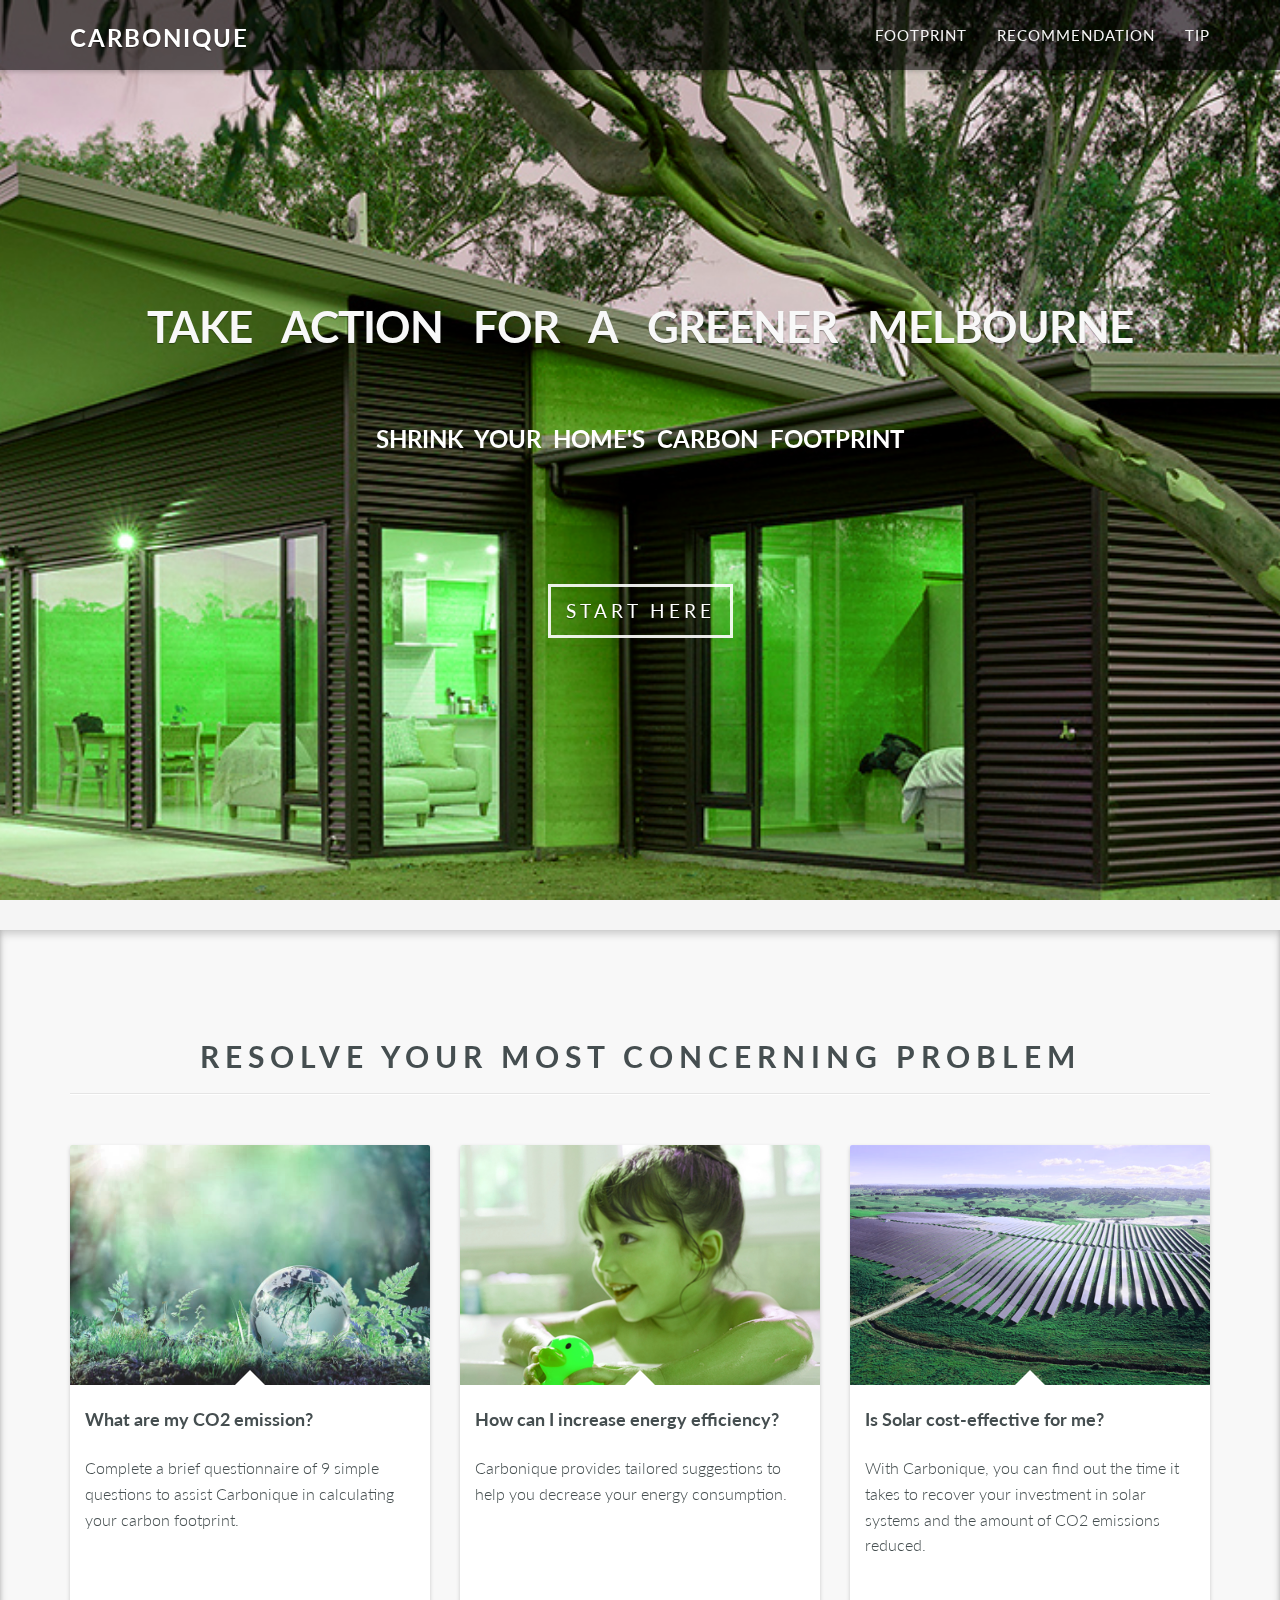
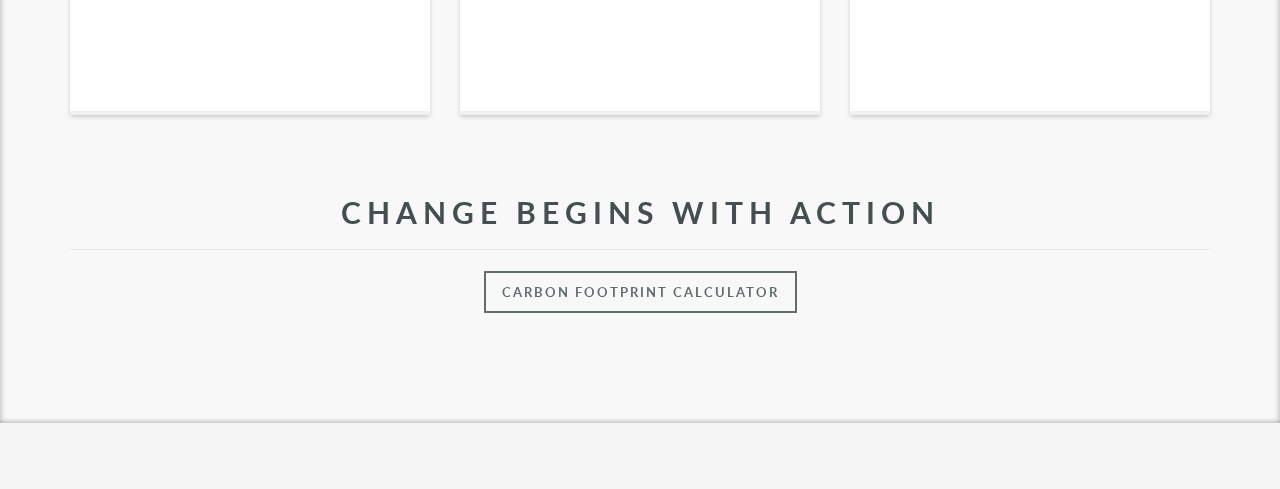
==== frontend/index.html @ 5cfca892 "UI UX change on tips.html" ====
<!DOCTYPE html>
<html lang="en">
<head>
    <meta charset="utf-8">
    <meta name="viewport" content="width=device-width, initial-scale=1.0">
    <meta name="description" content="">
    <meta name="author" content="">
    <title>Home</title>
    <link href="css/bootstrap.min.css" rel="stylesheet">
    <link href="css/font-awesome.min.css" rel="stylesheet">
    <link href="css/prettyPhoto.css" rel="stylesheet">
    <link href="css/animate.css" rel="stylesheet">
    <link href="css/style.css" rel="stylesheet">
    <script src="js/jquery.js"></script>
    <!--[if lt IE 9]>
    <script src="js/html5shiv.js"></script>
    <script src="js/respond.min.js"></script>
    <![endif]-->
    <link rel="shortcut icon" href="images/ico/icon.ico">

    <script src="https://cdn.plot.ly/plotly-latest.min.js"></script>

    <script type="text/javascript">
    jQuery(document).ready(function($){
	    'use strict';
      	jQuery('body').backstretch([
	        "images/background/bg1.jpg"
	    ], {duration: 5000, fade: 500, centeredY: true }).css("filter", "hue-rotate(60deg)");


    });




    </script>

    <script>
        let host = 'localhost';
        let port = '9191';

        const country_trend_url = `http://${host}:${port}/api/country_trend`;
    </script>


</head>




<body>
<div id="preloader"></div>
    <header class="navbar navbar-inverse navbar-fixed-top " role="banner">
        <div class="container">
            <div class="navbar-header">
                <button type="button" class="navbar-toggle" data-toggle="collapse" data-target=".navbar-collapse">
                    <span class="sr-only">Toggle navigation</span>
                    <i class="fa fa-bars"></i>
                </button>
                 <a class="title navbar-brand" href="index.html"><h1>Carbonique</h1></a>
            </div>
            <div class="collapse navbar-collapse">
                <ul class="nav navbar-nav navbar-right">
                    <li><a href="calculator.html">Footprint</a></li>
                    <li><a href="report.html">Recommendation</a></li>
                    <li><a href="tip.html">Tip</a></li>
                </ul>
            </div>
        </div>
    </header><!--/header-->

    <section id="main-slider" class="no-margin">
        <div class="carousel slide" data-ride="carousel">
            <div class="carousel-inner">
                <div class="item active">
                    <div class="container">
                        <div class="row">
                            <div class="col-sm-12">
                                <div class="carousel-content center centered">
                                    <h2 class="boxed animation animated-item-1 fade-down" style="color: #f8f8f8">Take&nbsp;&nbsp;&nbsp;action&nbsp;&nbsp;&nbsp;for&nbsp;&nbsp;&nbsp;a&nbsp;&nbsp;&nbsp;greener&nbsp;&nbsp;&nbsp;Melbourne</h2>
                                    <br>
                                    <br>
                                    <h3 class="boxed animation animated-item-1 fade-down">Shrink&nbsp;&nbsp;your&nbsp;&nbsp;home's&nbsp;&nbsp;carbon&nbsp;&nbsp;footprint</h3>
                                    <br>
                                    <br>
                                    <br>
                                    <br>
                                    <a class="btn btn-md animation bounce-in" href="calculator.html">Start Here</a>
                                </div>
                            </div>
                        </div>
                    </div>
                </div><!--/.item-->
            </div><!--/.carousel-inner-->
        </div><!--/.carousel-->
    </section><!--/#main-slider-->

    <div id="content-wrapper">
            <section id="blog" class="white">
                <div class="container">
                    <div class="center gap fade-down section-heading">
                   		<div class="gap"></div>
                        <h2 class="main-title">Resolve your most concerning problem</h2>
                        <hr>
                    </div>
                    <div class="gap"></div>
                    <div class="row">
	                    <div class="col-md-4">
	                        <div class="post">
	                            <div class="post-img-content">
	                                <img src="images/portfolio/p1.png" class="img-responsive" />
	                            </div>
	                            <div class="content">
	                                <h2 class="post-title">What are my CO2 emission?</h2>
                                    <br>
	                                <div>
                                        Complete a brief questionnaire of 9 simple questions to assist Carbonique in calculating your carbon footprint.
	                                </div>
                                    <br>
                                    <br>
                                    <br>
                                    <br>
                                    <br>
                                    <br>
<!--                                    <br>-->
<!--                                    <div>-->
<!--                                        <a href="https://www.scientificamerican.com/article/fires-doubled-australias-carbon-emissions-ecosystems-may-never-soak-it-back-up/">link To An Article</a>-->
<!--                                    </div>-->
	                            </div>
	                        </div>
	                    </div>
	                    <div class="col-md-4">
	                        <div class="post">
	                            <div class="post-img-content">
	                                <img src="images/portfolio/p2.png" class="img-responsive" />
	                            </div>
	                            <div class="content">
	                                <h2 class="post-title">How can I increase energy efficiency?</h2>
                                    <br>
	                                <div>
                                        Carbonique provides tailored suggestions to help you decrease your energy consumption.
                                    </div>
                                    <br>
                                    <br>
                                    <br>
                                    <br>
                                    <br>
                                    <br>
                                    <br>
<!--                                    <div>-->
<!--                                        <a href="https://knowledge.aidr.org.au/resources/flood/">link To An Article</a>-->
<!--                                    </div>-->
	                            </div>
	                        </div>
	                    </div>
	                    <div class="col-md-4">
	                        <div class="post">
	                            <div class="post-img-content">
	                                <img src="images/portfolio/p3.png" class="img-responsive" />
	                            </div>
	                            <div class="content">
	                                <h2 class="post-title">Is Solar cost-effective for me?</h2>
                                    <br>
	                                <div>
                                        With Carbonique, you can find out the time it takes to recover your investment in solar systems and the amount of CO2 emissions reduced.
                                    </div>
                                    <br>
                                    <br>
                                    <br>
                                    <br>
                                    <br>
<!--                                    <div>-->
<!--                                        <a href="https://www.dcceew.gov.au/environment/protection/ozone/ozone-science/ozone-layer">link To An Article</a>-->
<!--                                    </div>-->
	                            </div>
	                        </div>
	                    </div>

<!--                        <div class="col-md-12">-->
<!--                            <div class="center gap fade-down section-heading">-->
<!--                                <div class="gap"></div>-->
<!--                                <h2 class="main-title">Carbon Emission Statistics</h2>-->
<!--                            </div>-->
<!--                            <div class="gap"></div>-->

<!--                            <div id="trend-chart">-->
<!--                            </div>-->
<!--                        </div>-->

                        <script>

                            fetch(country_trend_url + '?countryName=Australia')
                                .then(response => response.json())
                                .then(response => {
                                    let title = response.titles;
                                    let countryData = response.countryData;
                                    let data = [
                                        {
                                            x: title,
                                            y: countryData,
                                            type: 'scatter'
                                        }
                                    ]
                                    let layout = {
                                        title: 'Australian CO2 Emission',
                                        xaxis: {title: 'Year'},
                                        yaxis: {title: 'Metric Tons per Capita'}
                                    };

                                    Plotly.newPlot('trend-chart', data, layout);

                                });
                        </script>

<!--                        <div class="col-md-12">-->
<!--                            <div class="post">-->
<!--                                <div class="post-img-content">-->
<!--                                    <img src="images/trend.png" class="img-responsive"/>-->
<!--                                </div>-->
<!--                            </div>-->
<!--                        </div>-->

                    </div>

                    <div class="center gap fade-down section-heading">
                        <br>
                        <br>
                        <h2 class="main-title" style="color: #464F48">change begins with action</h2>
                        <hr>
<!--                        <p>Addressing climate change requires more than just governments and civil society organizations.-->
<!--                            It requires the help of <br><br><b> each and every individual! </b></p>-->
<!--                        <br>-->
<!--                        <br>-->
                        <a href="calculator.html" class="btn btn-outlined btn-primary">Carbon Footprint Calculator</a>
                    </div>

	                          
                </div>
       		</section>


<!--            <section id="pricing" class="white">-->
<!--                <div class="container">-->
<!--                    <div class="center gap fade-down section-heading">-->
<!--                        <h2 class="main-title">You can make a difference</h2>-->
<!--                        <hr>-->
<!--                        <p>Addressing climate change requires more than just governments and civil society organizations. -->
<!--                            It requires the help of <br><br><b> each and every individual! </b></p>-->
<!--                        <br>-->
<!--                        <br>-->
<!--                        <a href="calculator.html" class="btn btn-outlined btn-primary">Carbon Footprint Calculator</a>-->
<!--                    </div>-->
<!--                </div>-->
<!--            </section>-->
    </div>


    <div id="footer-wrapper">
<!--        <section id="bottom" class="">-->
<!--            <div class="container">-->
<!--                <div class="row">-->


<!--                    <div class="col-md-3 col-sm-6">-->
<!--                        <h4>Sponsors</h4>-->
<!--                        <div>-->
<!--                            <ul class="arrow">-->
<!--                                <li><a href="#arrow">Energy Victoria</a></li>-->
<!--                                <li><a href="#arrow">Clean Energy Regulator</a></li>-->
<!--                                <li><a href="#arrow">Sustainability Victoria</a></li>-->
<!--                                <li><a href="#arrow">Community groups</a></li>-->
<!--                                <li><a href="#arrow">Energy Retailer</a></li>-->
<!--                                <li><a href="#arrow">Energy Wholesaler</a></li>-->
<!--                            </ul>-->
<!--                        </div>-->
<!--                    </div>&lt;!&ndash;/.col-md-3&ndash;&gt;-->

<!--                    <div class="col-md-3 col-sm-6">-->
<!--                        <h4>Latest Articles</h4>-->
<!--                        <div>-->
<!--                            <div class="media">-->
<!--                                <div class="pull-left">-->
<!--                                    <img class="widget-img" src="images/portfolio/folio1.jpg" alt="">-->
<!--                                </div>-->
<!--                                <div class="media-body">-->
<!--                                    <span class="media-heading"><a href="#">Blog Post A</a></span>-->
<!--                                    <small class="muted">Posted 14 April 2019</small>-->
<!--                                </div>-->
<!--                            </div>-->
<!--                            <div class="media">-->
<!--                                <div class="pull-left">-->
<!--                                    <img class="widget-img" src="images/portfolio/folio2.jpg" alt="">-->
<!--                                </div>-->
<!--                                <div class="media-body">-->
<!--                                    <span class="media-heading"><a href="#">Blog Post B</a></span>-->
<!--                                    <small class="muted">Posted 14 April 2019</small>-->
<!--                                </div>-->
<!--                            </div>-->
<!--                        </div>-->
<!--                    </div>&lt;!&ndash;/.col-md-3&ndash;&gt;-->

<!--                    <div class="col-md-3 col-sm-6">-->
<!--                        <h4>Contact Us</h4>-->
<!--                        <address>-->
<!--                            <strong>TA11</strong><br>-->
<!--                            Wellington Rd<br>-->
<!--                            Clayton VIC 3800<br>-->
<!--                            <abbr title="Phone"><i class="fa fa-phone"></i></abbr> +61 0421 790 341-->
<!--                        </address>-->
<!--                    </div> &lt;!&ndash;/.col-md-3&ndash;&gt;-->
<!--                </div>-->
<!--            </div>-->
<!--        </section>&lt;!&ndash;/#bottom&ndash;&gt;-->


        <a id="back-to-top" href="#" class="btn back-to-top" role="button" title="Click to return on the top page" data-toggle="tooltip" data-placement="left">
            <span class="glyphicon glyphicon-chevron-up"></span>
        </a>


        <style type="text/css">
            .back-to-top {
                cursor: pointer;
                position: fixed;
                bottom: 15px;
                right: 20px;
                display:none;
            }
        </style>

        <script>
            $(document).ready(function(){
                $(window).scroll(function () {
                    if ($(this).scrollTop() > 50) {
                        $('#back-to-top').fadeIn();
                    } else {
                        $('#back-to-top').fadeOut();
                    }
                });
                // scroll body to 0px on click
                $('#back-to-top').click(function () {
                    $('#back-to-top').tooltip('hide');
                    $('body,html').animate({
                        scrollTop: 0
                    }, 800);
                    return false;
                });

                $('#back-to-top').tooltip('show');

            });
        </script>




        <footer id="footer" class="">
            <div class="container">
                <div class="row">
                    <div class="col-sm-8">
                        Copyright &copy; TA11 All rights reserved.
                    </div>
                    <!--<div class="col-sm-4">
                        <ul class="pull-right">
                            <li><a id="gototop" class="gototop" href="#"><i class="fa fa-chevron-up"></i></a></li>&lt;!&ndash;#gototop&ndash;&gt;
                        </ul>
                    </div>-->
                </div>
            </div>
        </footer><!--/#footer-->
    </div>


    <script src="js/plugins.js"></script>
    <script src="js/bootstrap.min.js"></script>
    <script src="js/jquery.prettyPhoto.js"></script>
    
    <script src="js/init.js"></script>
</body>
</html>
---- frontend/css/prettyPhoto.css ----
div.pp_default .pp_top,div.pp_default .pp_top .pp_middle,div.pp_default .pp_top .pp_left,div.pp_default .pp_top .pp_right,div.pp_default .pp_bottom,div.pp_default .pp_bottom .pp_left,div.pp_default .pp_bottom .pp_middle,div.pp_default .pp_bottom .pp_right{height:13px}
div.pp_default .pp_top .pp_left{background:url(../images/prettyPhoto/default/sprite.png) -78px -93px no-repeat}
div.pp_default .pp_top .pp_middle{background:url(../images/prettyPhoto/default/sprite_x.png) top left repeat-x}
div.pp_default .pp_top .pp_right{background:url(../images/prettyPhoto/default/sprite.png) -112px -93px no-repeat}
div.pp_default .pp_content .ppt{color:#f8f8f8}
div.pp_default .pp_content_container .pp_left{background:url(../images/prettyPhoto/default/sprite_y.png) -7px 0 repeat-y;padding-left:13px}
div.pp_default .pp_content_container .pp_right{background:url(../images/prettyPhoto/default/sprite_y.png) top right repeat-y;padding-right:13px}
div.pp_default .pp_next:hover{background:url(../images/prettyPhoto/default/sprite_next.png) center right no-repeat;cursor:pointer}
div.pp_default .pp_previous:hover{background:url(../images/prettyPhoto/default/sprite_prev.png) center left no-repeat;cursor:pointer}
div.pp_default .pp_expand{background:url(../images/prettyPhoto/default/sprite.png) 0 -29px no-repeat;cursor:pointer;width:28px;height:28px}
div.pp_default .pp_expand:hover{background:url(../images/prettyPhoto/default/sprite.png) 0 -56px no-repeat;cursor:pointer}
div.pp_default .pp_contract{background:url(../images/prettyPhoto/default/sprite.png) 0 -84px no-repeat;cursor:pointer;width:28px;height:28px}
div.pp_default .pp_contract:hover{background:url(../images/prettyPhoto/default/sprite.png) 0 -113px no-repeat;cursor:pointer}
div.pp_default .pp_close{width:30px;height:30px;background:url(../images/prettyPhoto/default/sprite.png) 2px 1px no-repeat;cursor:pointer}
div.pp_default .pp_gallery ul li a{background:url(../images/prettyPhoto/default/default_thumb.png) center center #f8f8f8;border:1px solid #aaa}
div.pp_default .pp_social{margin-top:7px}
div.pp_default .pp_gallery a.pp_arrow_previous,div.pp_default .pp_gallery a.pp_arrow_next{position:static;left:auto}
div.pp_default .pp_nav .pp_play,div.pp_default .pp_nav .pp_pause{background:url(../images/prettyPhoto/default/sprite.png) -51px 1px no-repeat;height:30px;width:30px}
div.pp_default .pp_nav .pp_pause{background-position:-51px -29px}
div.pp_default a.pp_arrow_previous,div.pp_default a.pp_arrow_next{background:url(../images/prettyPhoto/default/sprite.png) -31px -3px no-repeat;height:20px;width:20px;margin:4px 0 0}
div.pp_default a.pp_arrow_next{left:52px;background-position:-82px -3px}
div.pp_default .pp_content_container .pp_details{margin-top:5px}
div.pp_default .pp_nav{clear:none;height:30px;width:110px;position:relative}
div.pp_default .pp_nav .currentTextHolder{font-family:Georgia;font-style:italic;color:#999;font-size:11px;left:75px;line-height:25px;position:absolute;top:2px;margin:0;padding:0 0 0 10px}
div.pp_default .pp_close:hover,div.pp_default .pp_nav .pp_play:hover,div.pp_default .pp_nav .pp_pause:hover,div.pp_default .pp_arrow_next:hover,div.pp_default .pp_arrow_previous:hover{opacity:0.7}
div.pp_default .pp_description{font-size:11px;font-weight:700;line-height:14px;margin:5px 50px 5px 0}
div.pp_default .pp_bottom .pp_left{background:url(../images/prettyPhoto/default/sprite.png) -78px -127px no-repeat}
div.pp_default .pp_bottom .pp_middle{background:url(../images/prettyPhoto/default/sprite_x.png) bottom left repeat-x}
div.pp_default .pp_bottom .pp_right{background:url(../images/prettyPhoto/default/sprite.png) -112px -127px no-repeat}
div.pp_default .pp_loaderIcon{background:url(../images/prettyPhoto/default/loader.gif) center center no-repeat}
div.light_rounded .pp_top .pp_left{background:url(../images/prettyPhoto/light_rounded/sprite.png) -88px -53px no-repeat}
div.light_rounded .pp_top .pp_right{background:url(../images/prettyPhoto/light_rounded/sprite.png) -110px -53px no-repeat}
div.light_rounded .pp_next:hover{background:url(../images/prettyPhoto/light_rounded/btnNext.png) center right no-repeat;cursor:pointer}
div.light_rounded .pp_previous:hover{background:url(../images/prettyPhoto/light_rounded/btnPrevious.png) center left no-repeat;cursor:pointer}
div.light_rounded .pp_expand{background:url(../images/prettyPhoto/light_rounded/sprite.png) -31px -26px no-repeat;cursor:pointer}
div.light_rounded .pp_expand:hover{background:url(../images/prettyPhoto/light_rounded/sprite.png) -31px -47px no-repeat;cursor:pointer}
div.light_rounded .pp_contract{background:url(../images/prettyPhoto/light_rounded/sprite.png) 0 -26px no-repeat;cursor:pointer}
div.light_rounded .pp_contract:hover{background:url(../images/prettyPhoto/light_rounded/sprite.png) 0 -47px no-repeat;cursor:pointer}
div.light_rounded .pp_close{width:75px;height:22px;background:url(../images/prettyPhoto/light_rounded/sprite.png) -1px -1px no-repeat;cursor:pointer}
div.light_rounded .pp_nav .pp_play{background:url(../images/prettyPhoto/light_rounded/sprite.png) -1px -100px no-repeat;height:15px;width:14px}
div.light_rounded .pp_nav .pp_pause{background:url(../images/prettyPhoto/light_rounded/sprite.png) -24px -100px no-repeat;height:15px;width:14px}
div.light_rounded .pp_arrow_previous{background:url(../images/prettyPhoto/light_rounded/sprite.png) 0 -71px no-repeat}
div.light_rounded .pp_arrow_next{background:url(../images/prettyPhoto/light_rounded/sprite.png) -22px -71px no-repeat}
div.light_rounded .pp_bottom .pp_left{background:url(../images/prettyPhoto/light_rounded/sprite.png) -88px -80px no-repeat}
div.light_rounded .pp_bottom .pp_right{background:url(../images/prettyPhoto/light_rounded/sprite.png) -110px -80px no-repeat}
div.dark_rounded .pp_top .pp_left{background:url(../images/prettyPhoto/dark_rounded/sprite.png) -88px -53px no-repeat}
div.dark_rounded .pp_top .pp_right{background:url(../images/prettyPhoto/dark_rounded/sprite.png) -110px -53px no-repeat}
div.dark_rounded .pp_content_container .pp_left{background:url(../images/prettyPhoto/dark_rounded/contentPattern.png) top left repeat-y}
div.dark_rounded .pp_content_container .pp_right{background:url(../images/prettyPhoto/dark_rounded/contentPattern.png) top right repeat-y}
div.dark_rounded .pp_next:hover{background:url(../images/prettyPhoto/dark_rounded/btnNext.png) center right no-repeat;cursor:pointer}
div.dark_rounded .pp_previous:hover{background:url(../images/prettyPhoto/dark_rounded/btnPrevious.png) center left no-repeat;cursor:pointer}
div.dark_rounded .pp_expand{background:url(../images/prettyPhoto/dark_rounded/sprite.png) -31px -26px no-repeat;cursor:pointer}
div.dark_rounded .pp_expand:hover{background:url(../images/prettyPhoto/dark_rounded/sprite.png) -31px -47px no-repeat;cursor:pointer}
div.dark_rounded .pp_contract{background:url(../images/prettyPhoto/dark_rounded/sprite.png) 0 -26px no-repeat;cursor:pointer}
div.dark_rounded .pp_contract:hover{background:url(../images/prettyPhoto/dark_rounded/sprite.png) 0 -47px no-repeat;cursor:pointer}
div.dark_rounded .pp_close{width:75px;height:22px;background:url(../images/prettyPhoto/dark_rounded/sprite.png) -1px -1px no-repeat;cursor:pointer}
div.dark_rounded .pp_description{margin-right:85px;color:#fff}
div.dark_rounded .pp_nav .pp_play{background:url(../images/prettyPhoto/dark_rounded/sprite.png) -1px -100px no-repeat;height:15px;width:14px}
div.dark_rounded .pp_nav .pp_pause{background:url(../images/prettyPhoto/dark_rounded/sprite.png) -24px -100px no-repeat;height:15px;width:14px}
div.dark_rounded .pp_arrow_previous{background:url(../images/prettyPhoto/dark_rounded/sprite.png) 0 -71px no-repeat}
div.dark_rounded .pp_arrow_next{background:url(../images/prettyPhoto/dark_rounded/sprite.png) -22px -71px no-repeat}
div.dark_rounded .pp_bottom .pp_left{background:url(../images/prettyPhoto/dark_rounded/sprite.png) -88px -80px no-repeat}
div.dark_rounded .pp_bottom .pp_right{background:url(../images/prettyPhoto/dark_rounded/sprite.png) -110px -80px no-repeat}
div.dark_rounded .pp_loaderIcon{background:url(../images/prettyPhoto/dark_rounded/loader.gif) center center no-repeat}
div.dark_square .pp_left,div.dark_square .pp_middle,div.dark_square .pp_right,div.dark_square .pp_content{background:#000}
div.dark_square .pp_description{color:#fff;margin:0 85px 0 0}
div.dark_square .pp_loaderIcon{background:url(../images/prettyPhoto/dark_square/loader.gif) center center no-repeat}
div.dark_square .pp_expand{background:url(../images/prettyPhoto/dark_square/sprite.png) -31px -26px no-repeat;cursor:pointer}
div.dark_square .pp_expand:hover{background:url(../images/prettyPhoto/dark_square/sprite.png) -31px -47px no-repeat;cursor:pointer}
div.dark_square .pp_contract{background:url(../images/prettyPhoto/dark_square/sprite.png) 0 -26px no-repeat;cursor:pointer}
div.dark_square .pp_contract:hover{background:url(../images/prettyPhoto/dark_square/sprite.png) 0 -47px no-repeat;cursor:pointer}
div.dark_square .pp_close{width:75px;height:22px;background:url(../images/prettyPhoto/dark_square/sprite.png) -1px -1px no-repeat;cursor:pointer}
div.dark_square .pp_nav{clear:none}
div.dark_square .pp_nav .pp_play{background:url(../images/prettyPhoto/dark_square/sprite.png) -1px -100px no-repeat;height:15px;width:14px}
div.dark_square .pp_nav .pp_pause{background:url(../images/prettyPhoto/dark_square/sprite.png) -24px -100px no-repeat;height:15px;width:14px}
div.dark_square .pp_arrow_previous{background:url(../images/prettyPhoto/dark_square/sprite.png) 0 -71px no-repeat}
div.dark_square .pp_arrow_next{background:url(../images/prettyPhoto/dark_square/sprite.png) -22px -71px no-repeat}
div.dark_square .pp_next:hover{background:url(../images/prettyPhoto/dark_square/btnNext.png) center right no-repeat;cursor:pointer}
div.dark_square .pp_previous:hover{background:url(../images/prettyPhoto/dark_square/btnPrevious.png) center left no-repeat;cursor:pointer}
div.light_square .pp_expand{background:url(../images/prettyPhoto/light_square/sprite.png) -31px -26px no-repeat;cursor:pointer}
div.light_square .pp_expand:hover{background:url(../images/prettyPhoto/light_square/sprite.png) -31px -47px no-repeat;cursor:pointer}
div.light_square .pp_contract{background:url(../images/prettyPhoto/light_square/sprite.png) 0 -26px no-repeat;cursor:pointer}
div.light_square .pp_contract:hover{background:url(../images/prettyPhoto/light_square/sprite.png) 0 -47px no-repeat;cursor:pointer}
div.light_square .pp_close{width:75px;height:22px;background:url(../images/prettyPhoto/light_square/sprite.png) -1px -1px no-repeat;cursor:pointer}
div.light_square .pp_nav .pp_play{background:url(../images/prettyPhoto/light_square/sprite.png) -1px -100px no-repeat;height:15px;width:14px}
div.light_square .pp_nav .pp_pause{background:url(../images/prettyPhoto/light_square/sprite.png) -24px -100px no-repeat;height:15px;width:14px}
div.light_square .pp_arrow_previous{background:url(../images/prettyPhoto/light_square/sprite.png) 0 -71px no-repeat}
div.light_square .pp_arrow_next{background:url(../images/prettyPhoto/light_square/sprite.png) -22px -71px no-repeat}
div.light_square .pp_next:hover{background:url(../images/prettyPhoto/light_square/btnNext.png) center right no-repeat;cursor:pointer}
div.light_square .pp_previous:hover{background:url(../images/prettyPhoto/light_square/btnPrevious.png) center left no-repeat;cursor:pointer}
div.facebook .pp_top .pp_left{background:url(../images/prettyPhoto/facebook/sprite.png) -88px -53px no-repeat}
div.facebook .pp_top .pp_middle{background:url(../images/prettyPhoto/facebook/contentPatternTop.png) top left repeat-x}
div.facebook .pp_top .pp_right{background:url(../images/prettyPhoto/facebook/sprite.png) -110px -53px no-repeat}
div.facebook .pp_content_container .pp_left{background:url(../images/prettyPhoto/facebook/contentPatternLeft.png) top left repeat-y}
div.facebook .pp_content_container .pp_right{background:url(../images/prettyPhoto/facebook/contentPatternRight.png) top right repeat-y}
div.facebook .pp_expand{background:url(../images/prettyPhoto/facebook/sprite.png) -31px -26px no-repeat;cursor:pointer}
div.facebook .pp_expand:hover{background:url(../images/prettyPhoto/facebook/sprite.png) -31px -47px no-repeat;cursor:pointer}
div.facebook .pp_contract{background:url(../images/prettyPhoto/facebook/sprite.png) 0 -26px no-repeat;cursor:pointer}
div.facebook .pp_contract:hover{background:url(../images/prettyPhoto/facebook/sprite.png) 0 -47px no-repeat;cursor:pointer}
div.facebook .pp_close{width:22px;height:22px;background:url(../images/prettyPhoto/facebook/sprite.png) -1px -1px no-repeat;cursor:pointer}
div.facebook .pp_description{margin:0 37px 0 0}
div.facebook .pp_loaderIcon{background:url(../images/prettyPhoto/facebook/loader.gif) center center no-repeat}
div.facebook .pp_arrow_previous{background:url(../images/prettyPhoto/facebook/sprite.png) 0 -71px no-repeat;height:22px;margin-top:0;width:22px}
div.facebook .pp_arrow_previous.disabled{background-position:0 -96px;cursor:default}
div.facebook .pp_arrow_next{background:url(../images/prettyPhoto/facebook/sprite.png) -32px -71px no-repeat;height:22px;margin-top:0;width:22px}
div.facebook .pp_arrow_next.disabled{background-position:-32px -96px;cursor:default}
div.facebook .pp_nav{margin-top:0}
div.facebook .pp_nav p{font-size:15px;padding:0 3px 0 4px}
div.facebook .pp_nav .pp_play{background:url(../images/prettyPhoto/facebook/sprite.png) -1px -123px no-repeat;height:22px;width:22px}
div.facebook .pp_nav .pp_pause{background:url(../images/prettyPhoto/facebook/sprite.png) -32px -123px no-repeat;height:22px;width:22px}
div.facebook .pp_next:hover{background:url(../images/prettyPhoto/facebook/btnNext.png) center right no-repeat;cursor:pointer}
div.facebook .pp_previous:hover{background:url(../images/prettyPhoto/facebook/btnPrevious.png) center left no-repeat;cursor:pointer}
div.facebook .pp_bottom .pp_left{background:url(../images/prettyPhoto/facebook/sprite.png) -88px -80px no-repeat}
div.facebook .pp_bottom .pp_middle{background:url(../images/prettyPhoto/facebook/contentPatternBottom.png) top left repeat-x}
div.facebook .pp_bottom .pp_right{background:url(../images/prettyPhoto/facebook/sprite.png) -110px -80px no-repeat}
div.pp_pic_holder a:focus{outline:none}
div.pp_overlay{background:#000;display:none;left:0;position:absolute;top:0;width:100%;z-index:9500}
div.pp_pic_holder{display:none;position:absolute;width:100px;z-index:10000}
.pp_content{height:40px;min-width:40px}
* html .pp_content{width:40px}
.pp_content_container{position:relative;text-align:left;width:100%}
.pp_content_container .pp_left{padding-left:20px}
.pp_content_container .pp_right{padding-right:20px}
.pp_content_container .pp_details{float:left;margin:10px 0 2px}
.pp_description{display:none;margin:0}
.pp_social{float:left;margin:0}
.pp_social .facebook{float:left;margin-left:5px;width:55px;overflow:hidden}
.pp_social .twitter{float:left}
.pp_nav{clear:right;float:left;margin:3px 10px 0 0}
.pp_nav p{float:left;white-space:nowrap;margin:2px 4px}
.pp_nav .pp_play,.pp_nav .pp_pause{float:left;margin-right:4px;text-indent:-10000px}
a.pp_arrow_previous,a.pp_arrow_next{display:block;float:left;height:15px;margin-top:3px;overflow:hidden;text-indent:-10000px;width:14px}
.pp_hoverContainer{position:absolute;top:0;width:100%;z-index:2000}
.pp_gallery{display:none;left:50%;margin-top:-50px;position:absolute;z-index:10000}
.pp_gallery div{float:left;overflow:hidden;position:relative}
.pp_gallery ul{float:left;height:35px;position:relative;white-space:nowrap;margin:0 0 0 5px;padding:0}
.pp_gallery ul a{border:1px rgba(0,0,0,0.5) solid;display:block;float:left;height:33px;overflow:hidden}
.pp_gallery ul a img{border:0}
.pp_gallery li{display:block;float:left;margin:0 5px 0 0;padding:0}
.pp_gallery li.default a{background:url(../images/prettyPhoto/facebook/default_thumbnail.gif) 0 0 no-repeat;display:block;height:33px;width:50px}
.pp_gallery .pp_arrow_previous,.pp_gallery .pp_arrow_next{margin-top:7px!important}
a.pp_next{background:url(../images/prettyPhoto/light_rounded/btnNext.png) 10000px 10000px no-repeat;display:block;float:right;height:100%;text-indent:-10000px;width:49%}
a.pp_previous{background:url(../images/prettyPhoto/light_rounded/btnNext.png) 10000px 10000px no-repeat;display:block;float:left;height:100%;text-indent:-10000px;width:49%}
a.pp_expand,a.pp_contract{cursor:pointer;display:none;height:20px;position:absolute;right:30px;text-indent:-10000px;top:10px;width:20px;z-index:20000}
a.pp_close{position:absolute;right:0;top:0;display:block;line-height:22px;text-indent:-10000px}
.pp_loaderIcon{display:block;height:24px;left:50%;position:absolute;top:50%;width:24px;margin:-12px 0 0 -12px}
#pp_full_res{line-height:1!important}
#pp_full_res .pp_inline{text-align:left}
#pp_full_res .pp_inline p{margin:0 0 15px}
div.ppt{color:#fff;display:none;font-size:17px;z-index:9999;margin:0 0 5px 15px}
div.pp_default .pp_content,div.light_rounded .pp_content{background-color:#fff}
div.pp_default #pp_full_res .pp_inline,div.light_rounded .pp_content .ppt,div.light_rounded #pp_full_res .pp_inline,div.light_square .pp_content .ppt,div.light_square #pp_full_res .pp_inline,div.facebook .pp_content .ppt,div.facebook #pp_full_res .pp_inline{color:#000}
div.pp_default .pp_gallery ul li a:hover,div.pp_default .pp_gallery ul li.selected a,.pp_gallery ul a:hover,.pp_gallery li.selected a{border-color:#fff}
div.pp_default .pp_details,div.light_rounded .pp_details,div.dark_rounded .pp_details,div.dark_square .pp_details,div.light_square .pp_details,div.facebook .pp_details{position:relative}
div.light_rounded .pp_top .pp_middle,div.light_rounded .pp_content_container .pp_left,div.light_rounded .pp_content_container .pp_right,div.light_rounded .pp_bottom .pp_middle,div.light_square .pp_left,div.light_square .pp_middle,div.light_square .pp_right,div.light_square .pp_content,div.facebook .pp_content{background:#fff}
div.light_rounded .pp_description,div.light_square .pp_description{margin-right:85px}
div.light_rounded .pp_gallery a.pp_arrow_previous,div.light_rounded .pp_gallery a.pp_arrow_next,div.dark_rounded .pp_gallery a.pp_arrow_previous,div.dark_rounded .pp_gallery a.pp_arrow_next,div.dark_square .pp_gallery a.pp_arrow_previous,div.dark_square .pp_gallery a.pp_arrow_next,div.light_square .pp_gallery a.pp_arrow_previous,div.light_square .pp_gallery a.pp_arrow_next{margin-top:12px!important}
div.light_rounded .pp_arrow_previous.disabled,div.dark_rounded .pp_arrow_previous.disabled,div.dark_square .pp_arrow_previous.disabled,div.light_square .pp_arrow_previous.disabled{background-position:0 -87px;cursor:default}
div.light_rounded .pp_arrow_next.disabled,div.dark_rounded .pp_arrow_next.disabled,div.dark_square .pp_arrow_next.disabled,div.light_square .pp_arrow_next.disabled{background-position:-22px -87px;cursor:default}
div.light_rounded .pp_loaderIcon,div.light_square .pp_loaderIcon{background:url(../images/prettyPhoto/light_rounded/loader.gif) center center no-repeat}
div.dark_rounded .pp_top .pp_middle,div.dark_rounded .pp_content,div.dark_rounded .pp_bottom .pp_middle{background:url(../images/prettyPhoto/dark_rounded/contentPattern.png) top left repeat}
div.dark_rounded .currentTextHolder,div.dark_square .currentTextHolder{color:#c4c4c4}
div.dark_rounded #pp_full_res .pp_inline,div.dark_square #pp_full_res .pp_inline{color:#fff}
.pp_top,.pp_bottom{height:20px;position:relative}
* html .pp_top,* html .pp_bottom{padding:0 20px}
.pp_top .pp_left,.pp_bottom .pp_left{height:20px;left:0;position:absolute;width:20px}
.pp_top .pp_middle,.pp_bottom .pp_middle{height:20px;left:20px;position:absolute;right:20px}
* html .pp_top .pp_middle,* html .pp_bottom .pp_middle{left:0;position:static}
.pp_top .pp_right,.pp_bottom .pp_right{height:20px;left:auto;position:absolute;right:0;top:0;width:20px}
.pp_fade,.pp_gallery li.default a img{display:none}
---- frontend/css/style.css ----
@import url(http://fonts.googleapis.com/css?family=Lato:400,700,300);





body {
    color: #464F48;
    background: #f5f5f5;
    font-family: Lato, sans-serif;
    font-weight: 300;
    line-height: 1.6;
    font-size: 16px;
}

h1,
h2,
h3,
h4,
h5,
h6 {
    font-family: Lato, sans-serif;
    font-weight: 700;
}
.tlinks{text-indent:-9999px;height:0;line-height:0;font-size:0;overflow:hidden;}

a {
    color: #222;
    -webkit-transition: 300ms;
    -moz-transition: 300ms;
    -o-transition: 300ms;
    transition: 300ms;
}

hr {
    border-top: 1px solid #e5e5e5;
    border-bottom: 1px solid #fff;
}

.btn {
    font-weight: 400;
}

.btn-transparent {
    border: 3px solid #fff;
    background: transparent;
    color: #fff;
}

.btn-transparent:hover {
    border-color: rgba(255, 255, 255, 0.5);
}

a:hover,
a:focus {
    color: #d9534f;
    text-decoration: none;
    outline: none;
}

.dropdown-menu {
    margin-top: -1px;
    min-width: 180px;
}

body > section {
    padding: 50px 0;
}

.embed-container {
    position: relative;
    padding-bottom: 56.25%;
    /* 16/9 ratio */
    padding-top: 30px;
    /* IE6 workaround*/
    height: 0;
    overflow: hidden;
}

.embed-container iframe,
.embed-container object,
.embed-container embed {
    position: absolute;
    top: 0;
    left: 0;
    width: 100%;
    height: 100%;
}

blockquote {
    background-color: #fff;
}

.main-title {
    text-transform: uppercase;
}


/*-----------------------------------------------------------------------------------*/


/*  Slider
/*-----------------------------------------------------------------------------------*/

#main-slider {
    position: relative;
    z-index: 5;
    color: #ffffff;
}

#main-slider .carousel-inner {
    overflow: visible;
}

.backstretch:before {
    content: '';
    background-image: url(../images/overlays/04.png);
    min-width: 100%;
    height: 100%;
    position: absolute;
    display: block;
    z-index: -1;
}

#main-slider .carousel h2 {
    font-size: 44px;
    color: #ffffff;
    text-shadow: rgba(0, 0, 0, 0.4) 0 1px 1px;
    text-transform: uppercase;
    letter-spacing: -1px;
    margin-top: 30px;
}

#main-slider .carousel .btn {
    border: 5px solid rgba(255, 255, 255, 0.9);
    color: #fff;
    border-radius: 0;
    margin-top: 35px;
    font-size: 26px;
    font-weight: 700;
    text-transform: uppercase;
    padding: 10px 15px;
    text-shadow: rgba(0, 0, 0, 0.4) 0 1px 1px;
    z-index: 10;
}

#main-slider .carousel .btn:hover {
    background-color: rgba(255, 255, 255, 0.9);
    color: #202020;
}

#main-slider .carousel .boxed {
    padding: 10px 15px;
    /* background-color: rgba(0, 0, 0, 0.2); */
    display: inline-block;
    text-transform: uppercase;
}

#main-slider .carousel .item {
    background-position: 50%;
    background-repeat: no-repeat;
    background-size: cover;
    left: 0 !important;
    opacity: 0;
    top: 0;
    position: absolute;
    width: 100%;
    display: block !important;
    height: 600px;
    -webkit-transition: opacity ease-in-out 500ms;
    -moz-transition: opacity ease-in-out 500ms;
    -o-transition: opacity ease-in-out 500ms;
    transition: opacity ease-in-out 500ms;
}

#main-slider .carousel .item:first-child {
    top: auto;
    position: relative;
}

#main-slider .carousel .item.active {
    opacity: 1;
    -webkit-transition: opacity ease-in-out 500ms;
    -moz-transition: opacity ease-in-out 500ms;
    -o-transition: opacity ease-in-out 500ms;
    transition: opacity ease-in-out 500ms;
    z-index: 1;
}

.home-icon {
    padding: 10px 15px;
    background-color: rgba(0, 0, 0, 0.2);
    clear: both;
    display: block;
    font-size: 78px;
    margin: 100px auto 0;
    position: relative;
    width: 80px;
    -webkit-transform: rotate(15deg);
    -moz-transform: rotate(15deg);
    -o-transform: rotate(15deg);
    -ms-transform: rotate(15deg);
}


.center {
    text-align: center;
}





/*-----------------------------------------------------------------------------------*/


/*  Navigation
/*-----------------------------------------------------------------------------------*/

.navbar-inverse {
    /*background-color: #9ecfa4;*/
    background-color: #626E64;
    border: none;
    -webkit-transition: all .5s ease-in-out;
    -moz-transition: all .5s ease-in-out;
    -o-transition: all .5s ease-in-out;
    -ms-transition: all .5s ease-in-out;
    transition: all .5s ease-in-out;
}

.navbar-inverse .navbar-toggle {
    background-color: transparent;
    color: #fff;
}

.navbar-fixed-top {
    box-shadow: rgba(0, 0, 0, 0.18) 0px 2px 4px;
    -webkit-transition: all .5s ease-in-out;
    -moz-transition: all .5s ease-in-out;
    -o-transition: all .5s ease-in-out;
    -ms-transition: all .5s ease-in-out;
    transition: all .5s ease-in-out;
}



.navbar-inverse .navbar-nav > li > a {
    position: relative;
    display: inline-block;
    outline: none;
    text-decoration: none;
    text-transform: uppercase;
    letter-spacing: 0;
    font-size: 15px;
    padding: 10px;
    color: #f5f5f5;
    font-weight: 700;
    text-shadow: none;
    -webkit-transition: color .3s;
    -moz-transition: color .3s;
    transition: color .3s;
}

.navbar-inverse .navbar-nav > li > a::before,
.navbar-inverse .navbar-nav > li > a::after {
    position: absolute;
    left: 0;
    width: 100%;
    height: 2px;
    background: #fff;
    content: '';
    opacity: 0;
    -webkit-transition: opacity .3s 0 .3s;
    -moz-transition: opacity .3s 0 .3s;
    transition: opacity .3s transform .3s;
    -webkit-transform: translateY(-10px);
    -moz-transform: translateY(-10px);
    transform: translateY(-10px);
    -webkit-transition: all .5s ease-in-out;
    -moz-transition: all .5s ease-in-out;
    -o-transition: all .5s ease-in-out;
    -ms-transition: all .5s ease-in-out;
    transition: all .5s ease-in-out;
}

.navbar-inverse .navbar-nav > li > a:hover::before,
.navbar-inverse .navbar-nav > li > a:focus::before,
.navbar-inverse .navbar-nav > li > a:hover::after,
.navbar-inverse .navbar-nav > li > a:focus::after {
    opacity: 1;
    -webkit-transform: translateY(0px);
    -moz-transform: translateY(0px);
    transform: translateY(0px);
    -webkit-transition: all .5s ease-in-out;
    -moz-transition: all .5s ease-in-out;
    -o-transition: all .5s ease-in-out;
    -ms-transition: all .5s ease-in-out;
    transition: all .5s ease-in-out;
}

.navbar-inverse .navbar-nav > li > a::before {
    top: 0;
    -webkit-transform: translateY(-10px);
    -moz-transform: translateY(-10px);
    transform: translateY(-10px);
    display: none;
    -webkit-transition: all .5s ease-in-out;
    -moz-transition: all .5s ease-in-out;
    -o-transition: all .5s ease-in-out;
    -ms-transition: all .5s ease-in-out;
    transition: all .5s ease-in-out;
}

.navbar-inverse .navbar-nav > li > a::after {
    bottom: 0;
    -webkit-transform: translateY(10px);
    -moz-transform: translateY(10px);
    transform: translateY(10px);
    -webkit-transition: all .5s ease-in-out;
    -moz-transition: all .5s ease-in-out;
    -o-transition: all .5s ease-in-out;
    -ms-transition: all .5s ease-in-out;
    transition: all .5s ease-in-out;
}




.opaqued {
    padding: 10px 0;
    background-color: rgba(0, 0, 0, 0.6);
    -webkit-transition: all .5s ease-in-out;
    -moz-transition: all .5s ease-in-out;
    -o-transition: all .5s ease-in-out;
    -ms-transition: all .5s ease-in-out;
    transition: all .5s ease-in-out;
    text-shadow: rgba(0, 0, 0, 0.4) 0 1px 1px;
}

.navbar-inverse.opaqued .navbar-nav .dropdown-menu {
    background-color: rgba(0, 0, 0, 0.6);
    -webkit-transition: all .5s ease-in-out;
    -moz-transition: all .5s ease-in-out;
    -o-transition: all .5s ease-in-out;
    -ms-transition: all .5s ease-in-out;
    transition: all .5s ease-in-out;
}

.navbar-brand h1 {
    margin: 0;
    font-weight: 700;
    font-size: 30px;
    margin-top: 4px;
}



.gap {
    margin-bottom: 50px;
}

.big-gap {
    margin-bottom: 100px;
}

.no-margin {
    margin: 0;
    padding: 0;
}



#bottom {
    color: #bdc3c7;
}

#bottom h4 {
    margin-top: 0;
    margin-bottom: 15px;
}

#bottom .media-heading {
    display: block;
    font-weight: 400;
}

.row > div {
    margin-bottom: 10px;
}

ul.unstyled {
    list-style: none;
    padding: 0;
    margin: 0;
}


/*Unordered Lists*/



ul.arrow li::before,
ul.arrow-double li::before,
ul.tick li::before,
ul.cross li::before,
ul.star li::before,
ul.rss li::before,
ul.arrow li::after,
ul.arrow-double li::after,
ul.tick li::after,
ul.cross li::after,
ul.star li::after,
ul.rss li::after {
    font-family: FontAwesome;
    font-size: 10px;
}

ul.arrow li::before,
ul.arrow-double li::before,
ul.tick li::before,
ul.cross li::before,
ul.star li::before,
ul.rss li::before {
    margin-right: 6px;
}

ul.arrow li::before {
    content: "\f105";
}

ul.arrow-double li::before {
    content: "\f101";
}

ul.tick li::before {
    content: "\f00c";
}

ul.cross li::before {
    content: "\f00d";
}

ul.star li::before {
    content: "\f006";
}

ul.rss li::before {
    content: "\f09e";
}

#footer {
    margin-top: 0px;
    background-color: #626E64;
    padding-top: 15px;
    padding-bottom: 15px;
    color: #eee;
    border-top: 0;
}

#footer a,
#footer-wrapper a {
    color: #bdc3c7;
}

#footer a:hover,
#footer-wrapper a:hover {
    color: #00b29e;
}

#footer ul {
    list-style: none;
    padding: 0;
    margin: 0;
}

#footer ul > li {
    display: inline-block;
    margin-left: 15px;
}

ul.social {
    list-style: none;
    margin: 10px 0 0;
    padding: 0;
    display: inline-block;
}

ul.social > li {
    display: inline-block;
    margin: 0 5px;
}

ul.social > li > a {
    font-size: 24px;
    color: #666;
}

ul.social > li > a:hover {
    color: #999;
}

.box-border {
    padding: 15px;
}

.accordion-group {
    background-color: #fff;
    border-top: 1px solid #f0f0f0;
}

.accordion-heading .accordion-toggle {
    color: #666;
    font-weight: 700;
}

.accordion-inner {
    border-top: 0;
}

.blog .blog-item {
    background-color: #fff;
    margin-bottom: 40px;
}

.blog .blog-item .img-blog {
    width: 100%;
    border-radius: 0;
    height: auto;
}

.blog .blog-item .blog-content {
    padding: 20px;
    position: relative;
    border-bottom: 4px solid #f0f0f0;
}

.blog .blog-item .blog-content:after {
    bottom: 100%;
    left: 50%;
    border: solid transparent;
    content: " ";
    height: 0;
    width: 0;
    position: absolute;
    pointer-events: none;
    border-color: rgba(255, 255, 255, 0);
    border-bottom-color: #fff;
    border-width: 15px;
    margin-left: -15px;
}

.blog .blog-item h3 {
    margin-top: 0;
}

.blog .blog-item .entry-meta {
    text-transform: uppercase;
    font-size: 12px;
    color: #737373;
    margin-bottom: 11px;
}

.blog .blog-item .entry-meta > span {
    display: inline-block;
    color: #999;
    margin-right: 10px;
    font-size: 12px;
}

.blog .blog-item .entry-meta > span a {
    color: #999;
}

.blog-featured-image {
    position: relative;
    padding: 0;
}

.blog-featured-image .overlay {
    position: absolute;
    top: 0;
    left: 0;
    width: 100%;
    height: 100%;
    opacity: 0;
    background: rgba(255, 255, 255, 0.9);
    text-align: center;
    vertical-align: middle;
    -webkit-transition: opacity 300ms;
    -moz-transition: opacity 300ms;
    -o-transition: opacity 300ms;
    transition: opacity 300ms;
}

.blog-featured-image .overlay .preview {
    position: relative;
    top: 50%;
    display: inline-block;
    margin-top: -20px;
}

.blog-featured-image:hover .overlay {
    opacity: 1;
}

ul.pagination > li > a {
    border: 0;
}

ul.pagination > li.active > a,
ul.pagination > li:hover > a {
    background-color: #222;
    color: #fff;
}

textarea#message {
    padding: 10px 15px;
    height: 219px;
}

.widget {
    margin-bottom: 30px;
}

ul.gallery {
    list-style: none;
    padding: 0;
    margin: 0;
}

ul.gallery li {
    display: block;
    width: 60px;
    padding: 0;
    margin: 0 4px 4px 0;
    float: left;
}

ul.faq {
    list-style: none;
    margin: 0;
}

ul.faq li {
    margin-top: 30px;
}

ul.faq li:first-child {
    margin-top: 0;
}

ul.faq li span.number {
    display: block;
    float: left;
    width: 50px;
    height: 50px;
    line-height: 50px;
    text-align: center;
    background: #222;
    color: #fff;
    font-size: 24px;
}

ul.faq li > div {
    margin-left: 70px;
}

ul.faq li > div h3 {
    margin-top: 0;
}

#error {
    text-align: center;
    margin-top: 150px;
    margin-bottom: 150px;
}


/*-----------------------------------------------------------------------------------*/


/*  Conmments
/*-----------------------------------------------------------------------------------*/

img.comment-avatar {
    max-width: 80px;
    height: auto;
}

img.author-box-image {
    max-width: 110px;
    height: auto;
}

#comments-list .well {
    position: relative;
    overflow: hidden;
}

#comments-list .well:after {
    right: 100%;
    top: 50%;
    border: solid transparent;
    content: " ";
    height: 0;
    width: 0;
    position: absolute;
    pointer-events: none;
    border-color: rgba(245, 245, 245, 0);
    border-right-color: #f5f5f5;
    border-width: 10px;
    margin-top: -10px;
}


/*-----------------------------------------------------------------------------------*/


/*  Content
/*-----------------------------------------------------------------------------------*/

#content-wrapper {
    padding: 0;
    z-index: 5;
    position: relative;
    /*box-shadow: 0 4px 2px -2px rgba(0, 0, 0, 0.4);*/
}

.white {
    box-shadow: inset 0px -2px 4px rgba(0, 0, 0, 0.18), inset 0px 4px 8px rgba(0, 0, 0, 0.18);
    background: #f8f8f8;
    padding: 20px 0;
}

#content-wrapper section {
  padding-top: 60px;
  padding-bottom: 60px;
}

/*-----------------------------------------------------------------------------------*/


/*  Footer
/*-----------------------------------------------------------------------------------*/

#footer-wrapper {
    z-index: 1;
    padding-top: 0px;
    position: fixed;
    bottom: 0;
    width: 100%;
    background-color: #626E64;
}

.widget-img {
    max-width: 80px;
    height: auto;
}



.widget-title {
    font-size: 18px;
    text-transform: uppercase;
}


/*-----------------------------------------------------------------------------------*/


/*  BUTTONS
/*-----------------------------------------------------------------------------------*/

.btn-outlined {
    border-radius: 0;
    -webkit-transition: all .3s;
    -moz-transition: all .3s;
    transition: all .3s;
    font-weight: 700;
    text-transform: uppercase;
    -webkit-box-shadow: none;
    box-shadow: none !important;
}

.btn-outlined.btn-primary {
    background: none;
    border: 2px solid #626E64;
    color: #626E64;
}

.btn-outlined.btn-primary:hover,
.btn-outlined.btn-primary:active {
    color: #FFF;
    background: #626E64;
    border-color: #626E64;
}

.btn-outlined.btn-success {
    background: none;
    border: 2px solid #5cb85c;
    color: #5cb85c;
}

.btn-outlined.btn-success:hover,
.btn-outlined.btn-success:active {
    color: #FFF;
    background: #47a447;
}

.btn-outlined.btn-info {
    background: none;
    border: 2px solid #5bc0de;
    color: #5bc0de;
}

.btn-outlined.btn-info:hover,
.btn-outlined.btn-info:active {
    color: #FFF;
    background: #39b3d7;
}

.btn-outlined.btn-warning {
    background: none;
    border: 2px solid #f0ad4e;
    color: #f0ad4e;
}

.btn-outlined.btn-warning:hover,
.btn-outlined.btn-warning:active {
    color: #FFF;
    background: #ed9c28;
}

.btn-outlined.btn-danger {
    background: none;
    border: 2px solid #d9534f;
    color: #d9534f;
}

.btn-outlined.btn-danger:hover,
.btn-outlined.btn-danger:active {
    color: #FFF;
    background: #d2322d;
}

.btn-outlined.btn-white {
    background: none;
    border: 2px solid #fff;
    color: #fff;
}

.btn-outlined.btn-white:hover,
.btn-outlined.btn-white:active {
    color: #00b29e;
    background: #fff;
}




/*-----------------------------------------------------------------------------------*/


/*  Posts
/*-----------------------------------------------------------------------------------*/

.post {
    background-color: #fff;
    overflow: hidden;
    box-shadow: rgba(0, 0, 0, 0.18) 0px 2px 4px;
    border-radius: 2px;
}

.post .content {
    padding: 15px;
    position: relative;
    border-bottom: 4px solid #f0f0f0;
}

.post .content:after {
    bottom: 100%;
    left: 50%;
    border: solid transparent;
    content: " ";
    height: 0;
    width: 0;
    position: absolute;
    pointer-events: none;
    border-color: rgba(255, 255, 255, 0);
    border-bottom-color: #fff;
    border-width: 15px;
    margin-left: -15px;
}



.post .post-title {
    font-size: 18px;
    margin: 0 0 10px;
    display: table-cell;
    vertical-align: bottom;
    z-index: 2;
    position: relative;
}



/*-----------------------------------------------------------------------------------*/


/*  BACKGROUNDS
/*-----------------------------------------------------------------------------------*/

.backstretch {
    z-index: 3 !important;
}






@media screen and (min-width:768px) {
    #quote-carouse {
        margin-bottom: 0;
        padding: 0 40px 30px;
        margin-top: 30px;
    }
    #main-slider .carousel,
    #main-slider .carousel-inner,
    #main-slider .carousel-inner .item,
    #main-slider .carousel-inner .item .container,
    #main-slider .carousel-inner .item .row,
    #main-slider .carousel-inner .item .row .col-sm-12 {
        height: 100vh;
    }
}

@media screen and (max-width:769px) {
    #quote-carousel .carousel-indicators {
        bottom: -20px !important;
    }
    #quote-carousel .carousel-indicators li {
        display: inline-block;
        margin: 0 5px;
        width: 15px;
        height: 15px;
    }
    #quote-carousel .carousel-indicators li.active {
        margin: 0 5px;
        width: 20px;
        height: 20px;
    }
}




/* PRELOADER */

#preloader {
    position: fixed;
    left: 0;
    top: 0;
    z-index: 999999;
    width: 100%;
    height: 100%;
    overflow: visible;
    background: #f5f5f5 url('../images/loading2.gif') no-repeat center center;
}




.navbar-header h1 {
    color: #fff;
    font-size: 24px;
    text-transform: uppercase;
    letter-spacing: 2px;
    margin: 0;
}

.navbar-inverse .navbar-nav {
  margin-top: 0px;
    margin-bottom: 0px;
}

.navbar-inverse .navbar-nav > li > a {
    letter-spacing: 1px;
    font-size: 15px;
    padding: 15px 15px 10px;
    color: #f5f5f5;
    font-weight: 400;
}



.btn {
    padding: 10px 16px;
    font-size: 13px;
    letter-spacing: 2px;
}



.widget-title {
    margin-top: 0;
    font-size: 16px;
    text-transform: uppercase;
    margin-bottom: 30px;
    letter-spacing: 2px;
}



.post .content {
    padding: 25px 15px;
}





.main-title {
    text-transform: uppercase;
    letter-spacing: 6px;
}

.section-heading p {
  text-transform: uppercase;
}

#content-wrapper {
  box-shadow: none;
}

.navbar-inverse .navbar-nav .dropdown-menu > li > a {
    padding: 15px 15px 15px;
    color: #eee;
    text-transform: uppercase;
    font-size: 12px;
    letter-spacing: 1px;
}

.question-form {
    opacity: 0.9;
    background: white;
    border-radius: 40px;
    padding: 20px;
    box-shadow: rgba(0, 0, 0, 0.18) 0px 2px 4px;
}



#main-slider .carousel .btn {
    border: 3px solid rgba(255, 255, 255, 0.9);
    color: #fff;
    border-radius: 0;
    margin-top: 35px;
    font-size: 19px;
    font-weight: 400;
    text-transform: uppercase;
    padding: 10px 15px;
    text-shadow: rgba(0, 0, 0, 0.4) 0 1px 1px;
    letter-spacing: 4px;
}



@media all and (max-width: 768px) {
    #content-wrapper {
        margin-bottom: 0 !important;
    }
    #footer-wrapper {
        position: relative !important;
    }
}

.nav-2 {
    padding: 10px 0;
    background-color: rgba(98, 110, 100, 1);
    -webkit-transition: all .5s ease-in-out;
    -moz-transition: all .5s ease-in-out;
    -o-transition: all .5s ease-in-out;
    -ms-transition: all .5s ease-in-out;
    transition: all .5s ease-in-out;
    text-shadow: rgba(0, 0, 0, 0.4) 0 1px 1px;
}
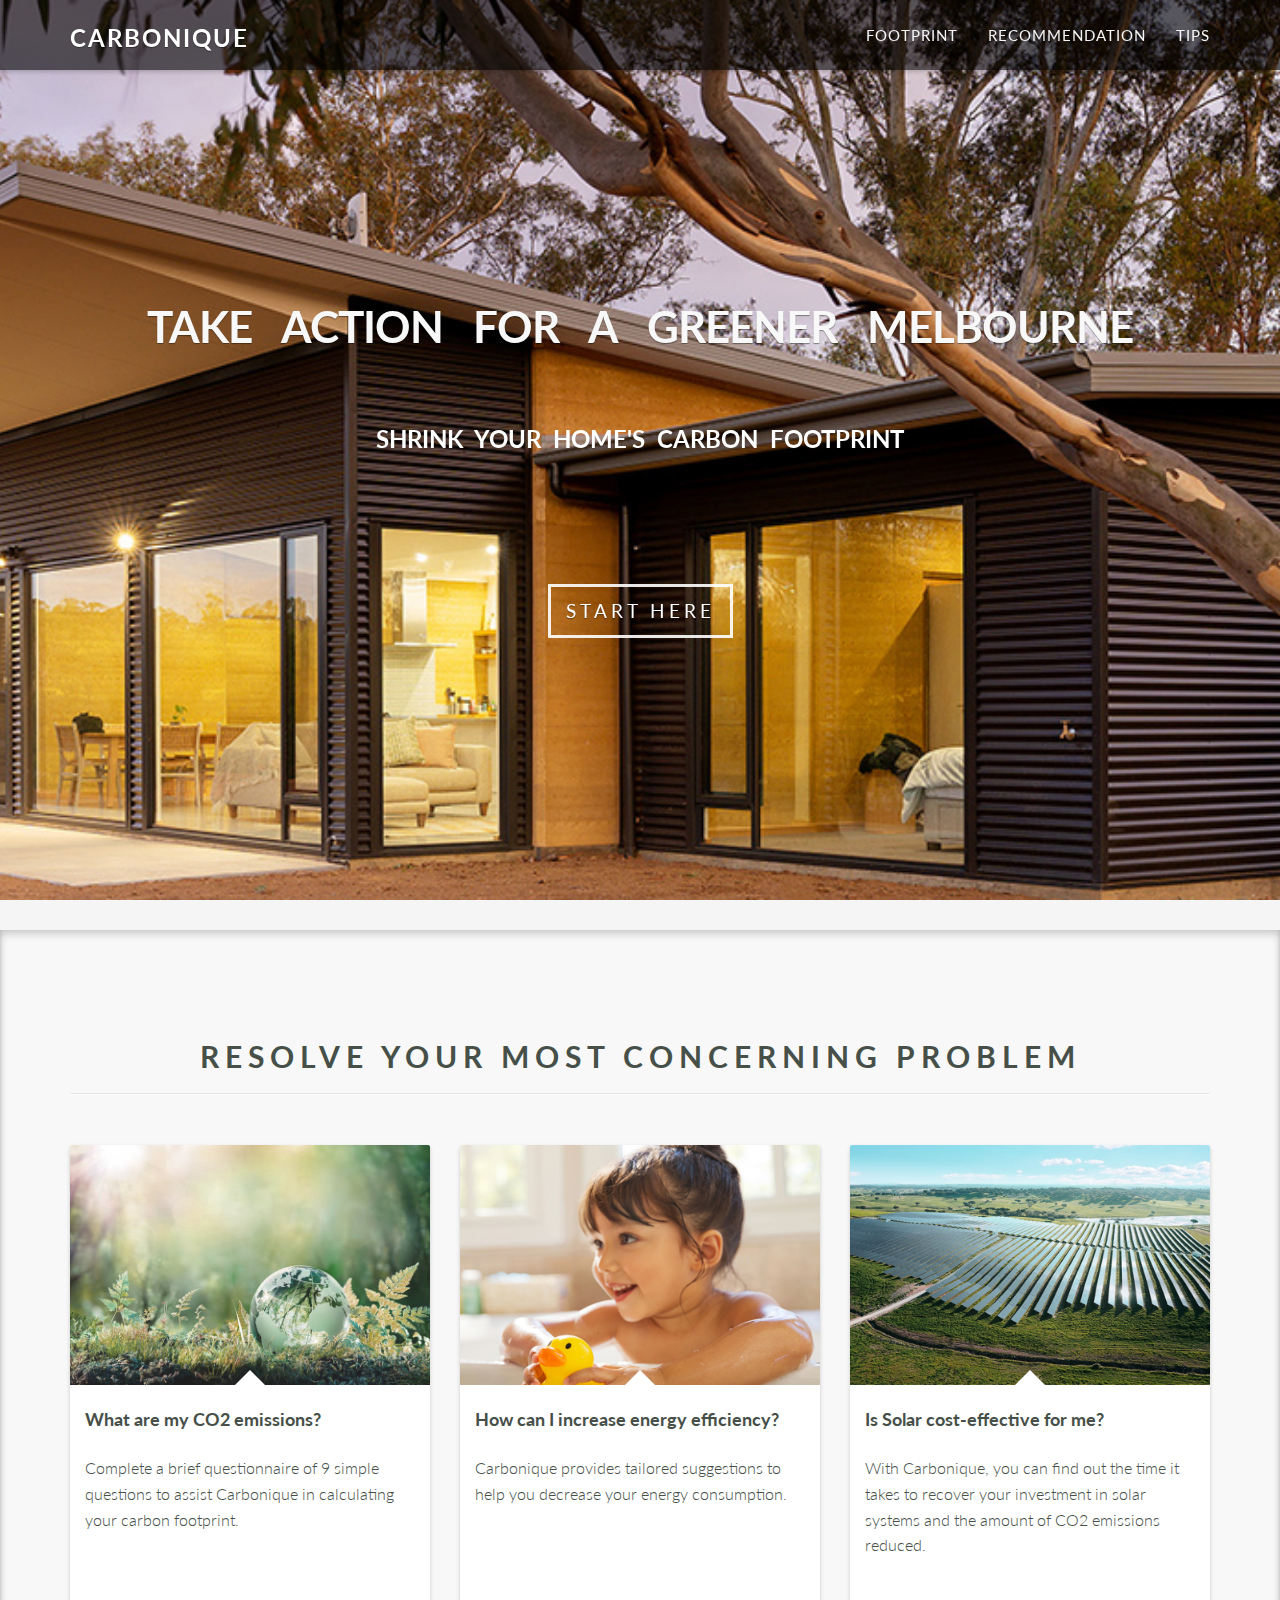
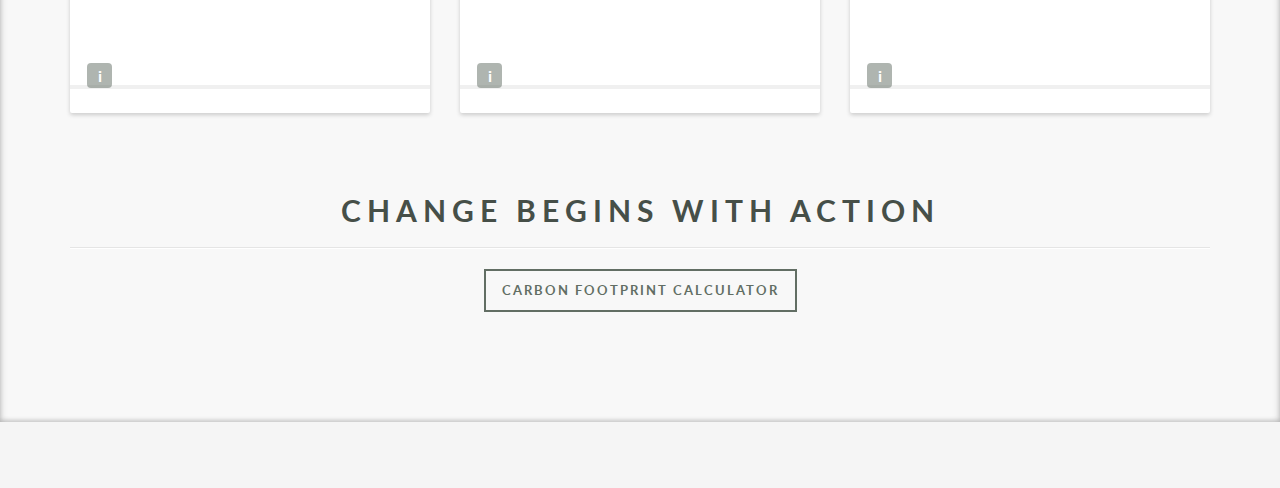
==== commit 4f3dfb11: "refinement on UI/UX" ====
--- a/frontend/index.html
+++ b/frontend/index.html
@@ -25,13 +25,10 @@
 	    'use strict';
       	jQuery('body').backstretch([
 	        "images/background/bg1.jpg"
-	    ], {duration: 5000, fade: 500, centeredY: true }).css("filter", "hue-rotate(60deg)");
+	    ], {duration: 5000, fade: 500, centeredY: true });
 
 
     });
-
-
-
 
     </script>
 
@@ -41,6 +38,60 @@
 
         const country_trend_url = `http://${host}:${port}/api/country_trend`;
     </script>
+
+    <style>
+        .menu{
+            padding: 0 0 0 2px;
+            margin-top: 3px;
+            width: 50px;
+            height: 50px;
+            display: inline-block;
+        }
+        .show{
+            width: 25px;
+            height: 30px;
+        }
+        .button{
+            width: 25px;
+            height: 25px;
+            margin: 0;
+            border-radius: 4px;
+            color: #FFFFFF;
+            line-height: 25px;
+            background: #626E64;
+            text-align: center;
+            font-weight: bold;
+            opacity: 0.5;
+        }
+
+        .list{
+            display: none;
+            max-height: 0;
+            background: #FFFFFF;
+            width: 100px;
+            position: absolute;
+            top: 0;
+            left: 35px;
+            transition: height cubic-bezier(0.25, 0.46, 0.45, 0.94) .5s;
+
+        }
+        .show:hover .list{
+            box-shadow: rgba(0, 0, 0, 0.18) 0px 2px 4px;
+            z-index: 9999;
+            border-radius: 8px;
+            display: block;
+            /*height: 110px;*/
+            max-height: 250px;
+            color: #626E64;
+            width: 300px;
+            margin: 0;
+            padding: 5px 10px 0 10px;
+            border: 0;
+            position: absolute;
+            top: -120px;
+            left: 35px;
+        }
+    </style>
 
 
 </head>
@@ -63,7 +114,7 @@
                 <ul class="nav navbar-nav navbar-right">
                     <li><a href="calculator.html">Footprint</a></li>
                     <li><a href="report.html">Recommendation</a></li>
-                    <li><a href="tip.html">Tip</a></li>
+                    <li><a href="tip.html">Tips</a></li>
                 </ul>
             </div>
         </div>
@@ -111,7 +162,7 @@
 	                                <img src="images/portfolio/p1.png" class="img-responsive" />
 	                            </div>
 	                            <div class="content">
-	                                <h2 class="post-title">What are my CO2 emission?</h2>
+	                                <h2 class="post-title">What are my CO2 emissions?</h2>
                                     <br>
 	                                <div>
                                         Complete a brief questionnaire of 9 simple questions to assist Carbonique in calculating your carbon footprint.
@@ -121,7 +172,16 @@
                                     <br>
                                     <br>
                                     <br>
-                                    <br>
+                                    <div class="menu col-md-6">
+                                        <div class="show">
+                                            <div class="button">i</div>
+                                            <ul class="list">
+                                                <p><b>1</b>. Click the footprint on the top Nav bar<br></p>
+                                                <p><b>2</b>. Answer questions in the survey<br></p>
+                                                <p><b>3</b>. Submit the survey</p>
+                                            </ul>
+                                        </div>
+                                    </div>
 <!--                                    <br>-->
 <!--                                    <div>-->
 <!--                                        <a href="https://www.scientificamerican.com/article/fires-doubled-australias-carbon-emissions-ecosystems-may-never-soak-it-back-up/">link To An Article</a>-->
@@ -146,7 +206,16 @@
                                     <br>
                                     <br>
                                     <br>
-                                    <br>
+                                    <div class="menu col-md-6">
+                                        <div class="show">
+                                            <div class="button">i</div>
+                                            <ul class="list">
+                                                <p><b>1</b>. After submitting the survey, you are located in the recommendation page<br></p>
+                                                <p><b>2</b>. Read you energy profile and recommendations<br></p>
+                                                <p><b>3</b>. Take the action</p>
+                                            </ul>
+                                        </div>
+                                    </div>
 <!--                                    <div>-->
 <!--                                        <a href="https://knowledge.aidr.org.au/resources/flood/">link To An Article</a>-->
 <!--                                    </div>-->
@@ -168,7 +237,16 @@
                                     <br>
                                     <br>
                                     <br>
-                                    <br>
+                                    <div class="menu col-md-6">
+                                        <div class="show">
+                                            <div class="button">i</div>
+                                            <ul class="list">
+                                                <p><b>1</b>. After submitting the survey, you are located in the recommendation page<br></p>
+                                                <p><b>2</b>. Click produce green energy tab<br></p>
+                                                <p><b>3</b>. Adjust the daily usage and rebate by your own situation</p>
+                                            </ul>
+                                        </div>
+                                    </div>
 <!--                                    <div>-->
 <!--                                        <a href="https://www.dcceew.gov.au/environment/protection/ozone/ozone-science/ozone-layer">link To An Article</a>-->
 <!--                                    </div>-->
--- a/frontend/css/style.css
+++ b/frontend/css/style.css
@@ -466,7 +466,7 @@
 
 #footer a:hover,
 #footer-wrapper a:hover {
-    color: #00b29e;
+    color: #BCD1BF;
 }
 
 #footer ul {
@@ -799,14 +799,14 @@
 
 .btn-outlined.btn-success {
     background: none;
-    border: 2px solid #5cb85c;
-    color: #5cb85c;
+    border: 2px solid #BCD1BF;
+    color: #BCD1BF;
 }
 
 .btn-outlined.btn-success:hover,
 .btn-outlined.btn-success:active {
     color: #FFF;
-    background: #47a447;
+    background: #BCD1BF;
 }
 
 .btn-outlined.btn-info {
@@ -853,7 +853,7 @@
 
 .btn-outlined.btn-white:hover,
 .btn-outlined.btn-white:active {
-    color: #00b29e;
+    color: #BCD1BF;
     background: #fff;
 }
 
@@ -1045,11 +1045,11 @@
 }
 
 .question-form {
-    opacity: 0.9;
-    background: white;
-    border-radius: 40px;
-    padding: 20px;
-    box-shadow: rgba(0, 0, 0, 0.18) 0px 2px 4px;
+    /*opacity: 0.9;*/
+    /*background: white;*/
+    /*border-radius: 40px;*/
+    /*padding: 20px;*/
+    /*box-shadow: rgba(0, 0, 0, 0.18) 0px 2px 4px;*/
 }
 
 
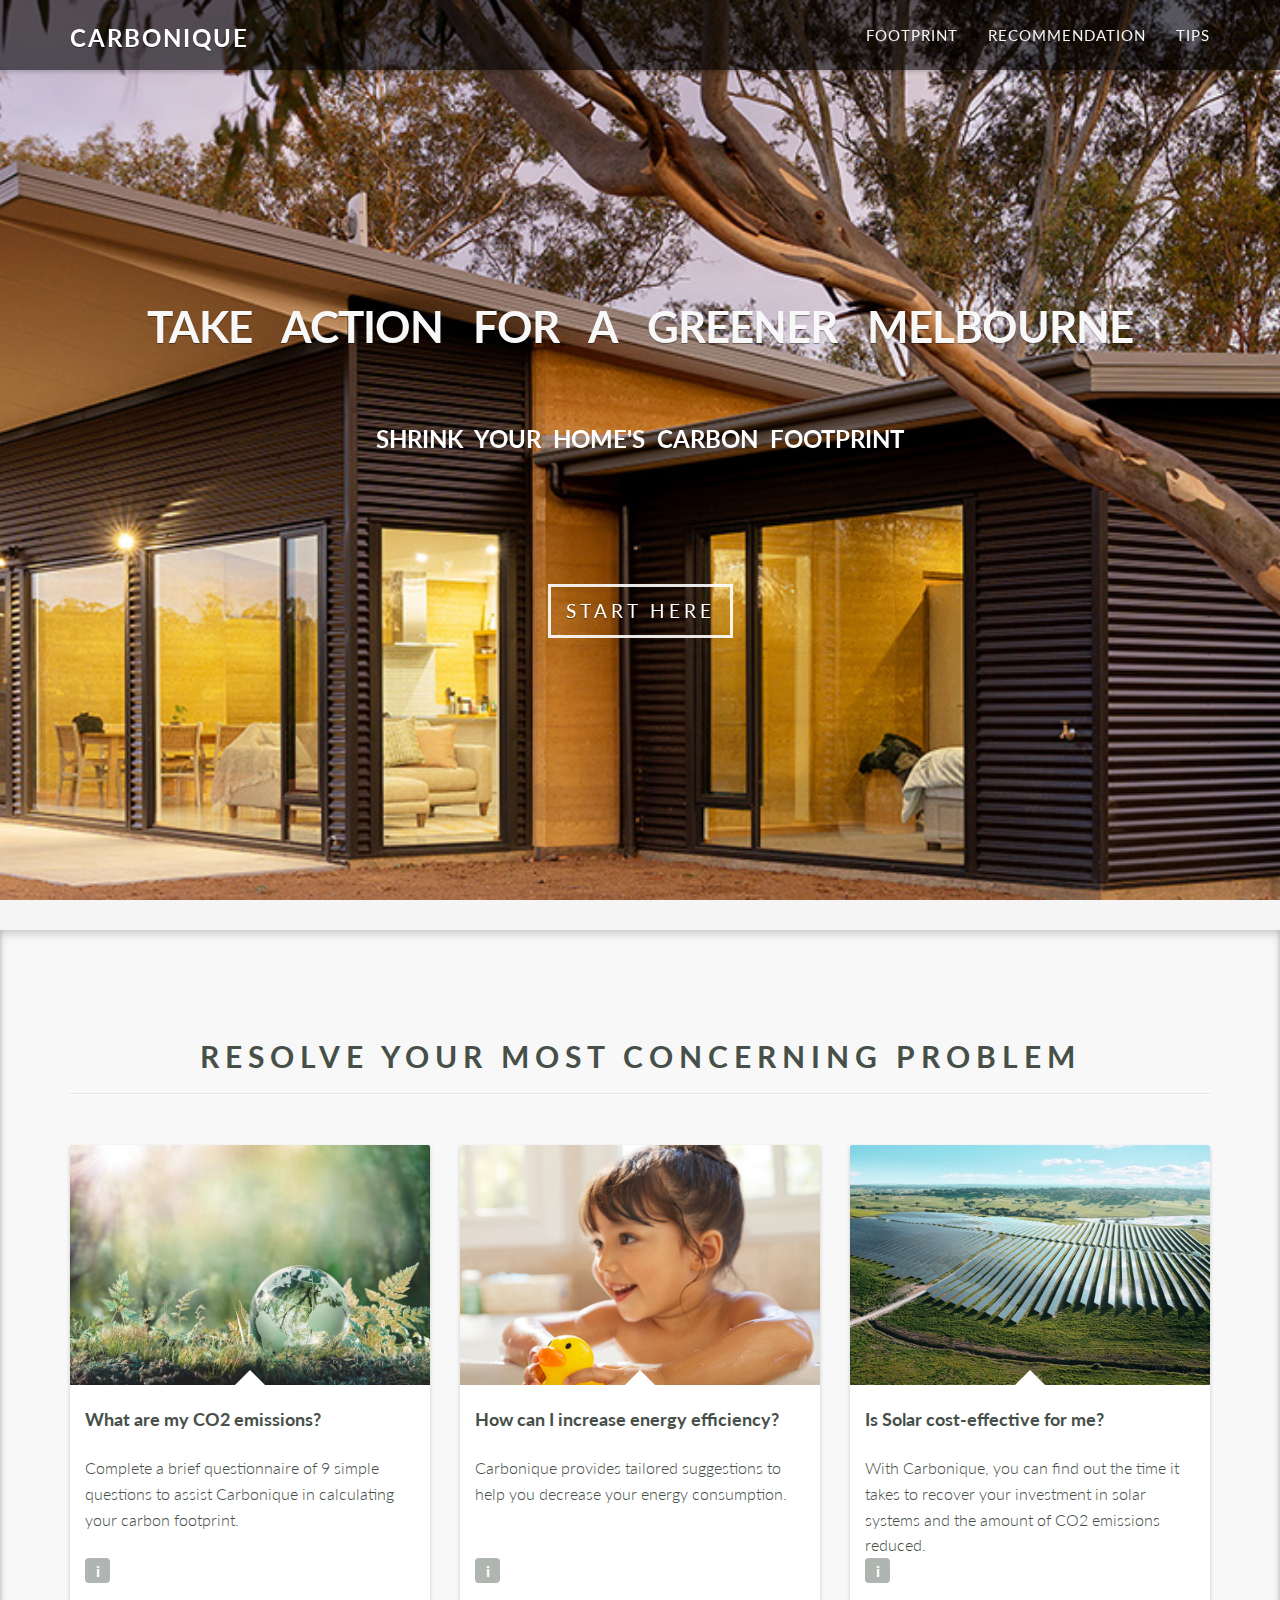
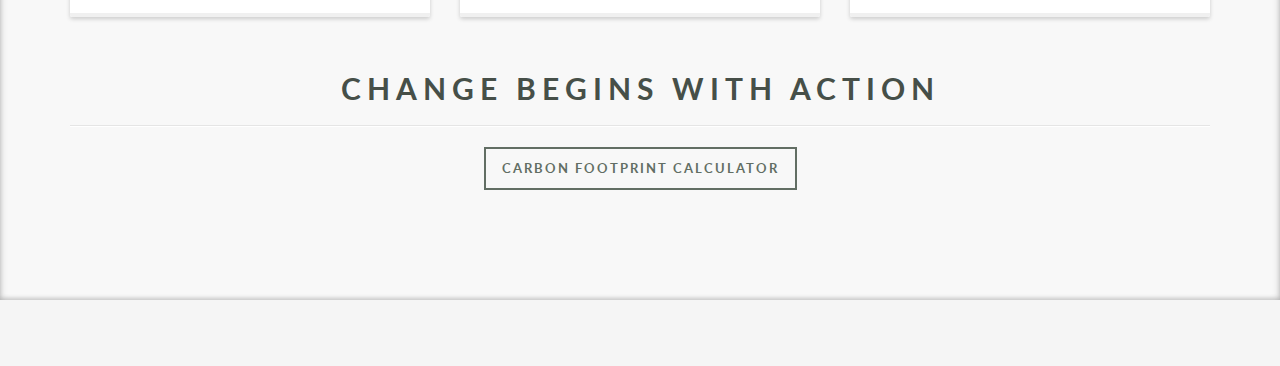
==== commit 80e379eb: "UI UX change on tips.html" ====
--- a/frontend/index.html
+++ b/frontend/index.html
@@ -168,11 +168,7 @@
                                         Complete a brief questionnaire of 9 simple questions to assist Carbonique in calculating your carbon footprint.
 	                                </div>
                                     <br>
-                                    <br>
-                                    <br>
-                                    <br>
-                                    <br>
-                                    <div class="menu col-md-6">
+
                                         <div class="show">
                                             <div class="button">i</div>
                                             <ul class="list">
@@ -181,7 +177,6 @@
                                                 <p><b>3</b>. Submit the survey</p>
                                             </ul>
                                         </div>
-                                    </div>
 <!--                                    <br>-->
 <!--                                    <div>-->
 <!--                                        <a href="https://www.scientificamerican.com/article/fires-doubled-australias-carbon-emissions-ecosystems-may-never-soak-it-back-up/">link To An Article</a>-->
@@ -200,13 +195,9 @@
 	                                <div>
                                         Carbonique provides tailored suggestions to help you decrease your energy consumption.
                                     </div>
-                                    <br>
-                                    <br>
-                                    <br>
-                                    <br>
-                                    <br>
-                                    <br>
-                                    <div class="menu col-md-6">
+
+                                    <br>
+                                    <br>
                                         <div class="show">
                                             <div class="button">i</div>
                                             <ul class="list">
@@ -215,7 +206,7 @@
                                                 <p><b>3</b>. Take the action</p>
                                             </ul>
                                         </div>
-                                    </div>
+
 <!--                                    <div>-->
 <!--                                        <a href="https://knowledge.aidr.org.au/resources/flood/">link To An Article</a>-->
 <!--                                    </div>-->
@@ -233,11 +224,7 @@
 	                                <div>
                                         With Carbonique, you can find out the time it takes to recover your investment in solar systems and the amount of CO2 emissions reduced.
                                     </div>
-                                    <br>
-                                    <br>
-                                    <br>
-                                    <br>
-                                    <div class="menu col-md-6">
+
                                         <div class="show">
                                             <div class="button">i</div>
                                             <ul class="list">
@@ -246,7 +233,7 @@
                                                 <p><b>3</b>. Adjust the daily usage and rebate by your own situation</p>
                                             </ul>
                                         </div>
-                                    </div>
+
 <!--                                    <div>-->
 <!--                                        <a href="https://www.dcceew.gov.au/environment/protection/ozone/ozone-science/ozone-layer">link To An Article</a>-->
 <!--                                    </div>-->
@@ -301,7 +288,6 @@
                     </div>
 
                     <div class="center gap fade-down section-heading">
-                        <br>
                         <br>
                         <h2 class="main-title" style="color: #464F48">change begins with action</h2>
                         <hr>
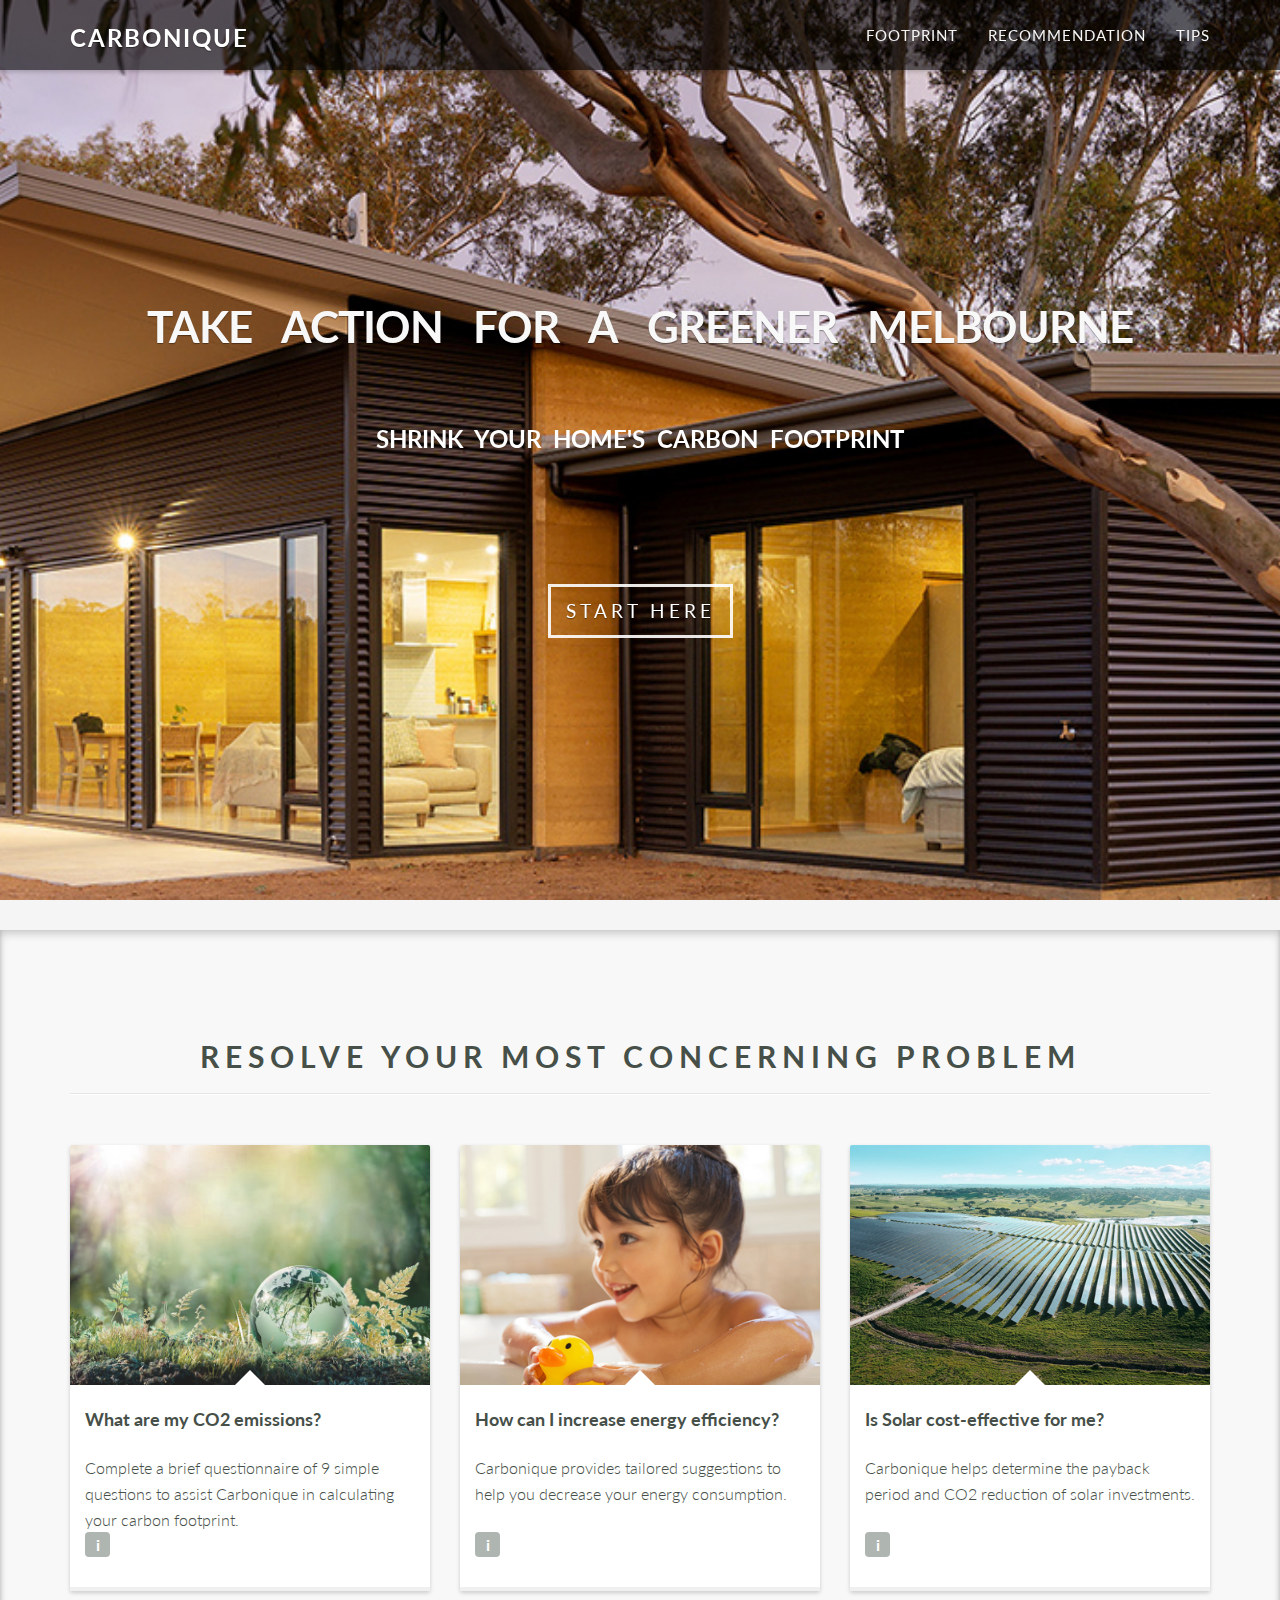
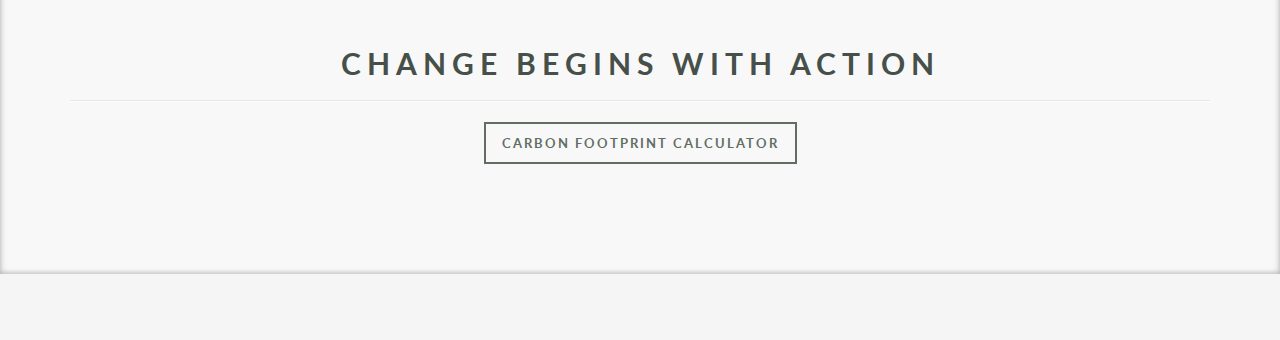
==== commit ca308100: "UI UX change on tips.html" ====
--- a/frontend/index.html
+++ b/frontend/index.html
@@ -167,7 +167,7 @@
 	                                <div>
                                         Complete a brief questionnaire of 9 simple questions to assist Carbonique in calculating your carbon footprint.
 	                                </div>
-                                    <br>
+
 
                                         <div class="show">
                                             <div class="button">i</div>
@@ -195,9 +195,8 @@
 	                                <div>
                                         Carbonique provides tailored suggestions to help you decrease your energy consumption.
                                     </div>
-
-                                    <br>
-                                    <br>
+                                    <br>
+
                                         <div class="show">
                                             <div class="button">i</div>
                                             <ul class="list">
@@ -222,9 +221,9 @@
 	                                <h2 class="post-title">Is Solar cost-effective for me?</h2>
                                     <br>
 	                                <div>
-                                        With Carbonique, you can find out the time it takes to recover your investment in solar systems and the amount of CO2 emissions reduced.
+                                        Carbonique helps determine the payback period and CO2 reduction of solar investments.
                                     </div>
-
+                                    <br>
                                         <div class="show">
                                             <div class="button">i</div>
                                             <ul class="list">
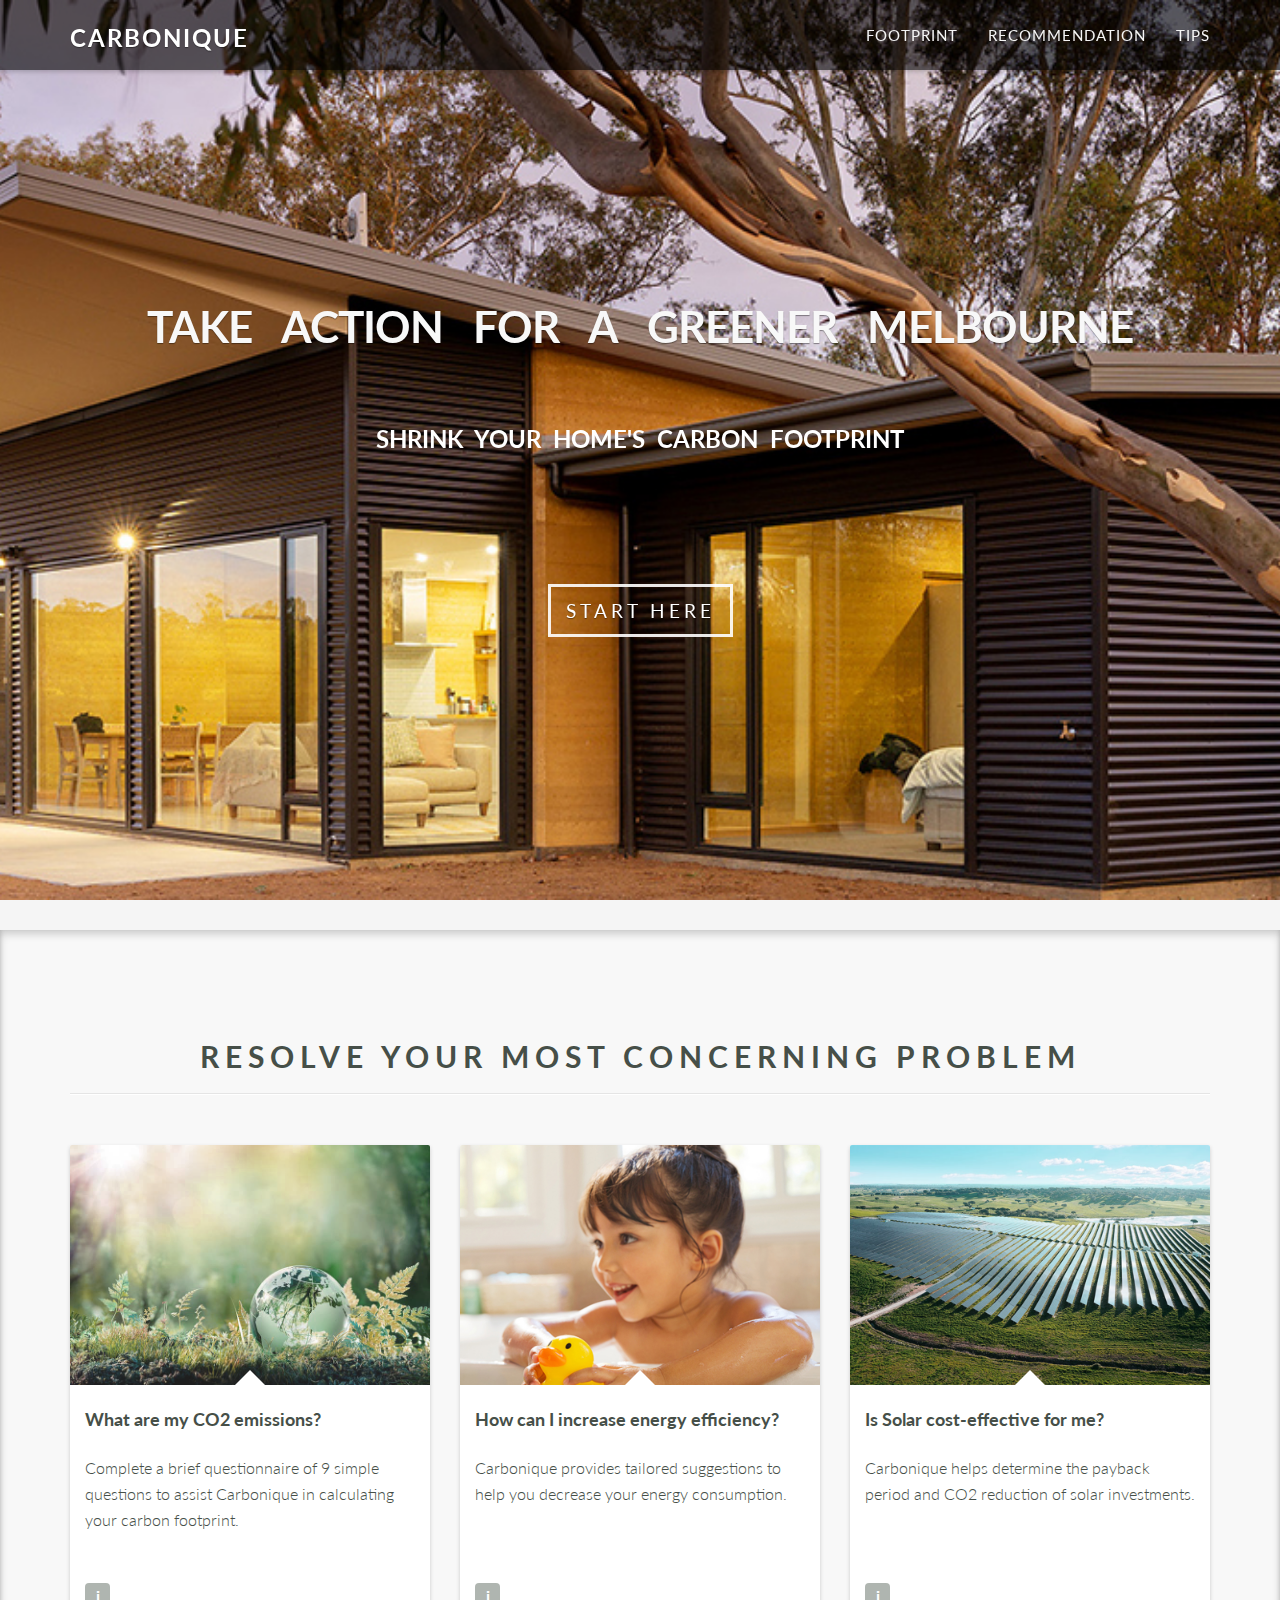
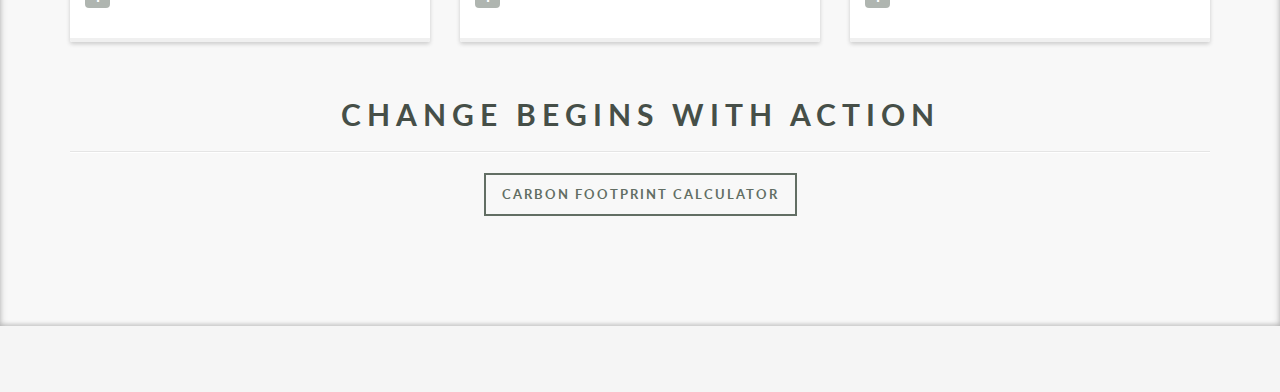
==== commit d809aa34: "UI UX change on tips.html" ====
--- a/frontend/index.html
+++ b/frontend/index.html
@@ -168,7 +168,8 @@
                                         Complete a brief questionnaire of 9 simple questions to assist Carbonique in calculating your carbon footprint.
 	                                </div>
 
-
+                                    <br>
+                                    <br>
                                         <div class="show">
                                             <div class="button">i</div>
                                             <ul class="list">
@@ -196,6 +197,8 @@
                                         Carbonique provides tailored suggestions to help you decrease your energy consumption.
                                     </div>
                                     <br>
+                                    <br>
+                                    <br>
 
                                         <div class="show">
                                             <div class="button">i</div>
@@ -223,6 +226,8 @@
 	                                <div>
                                         Carbonique helps determine the payback period and CO2 reduction of solar investments.
                                     </div>
+                                    <br>
+                                    <br>
                                     <br>
                                         <div class="show">
                                             <div class="button">i</div>
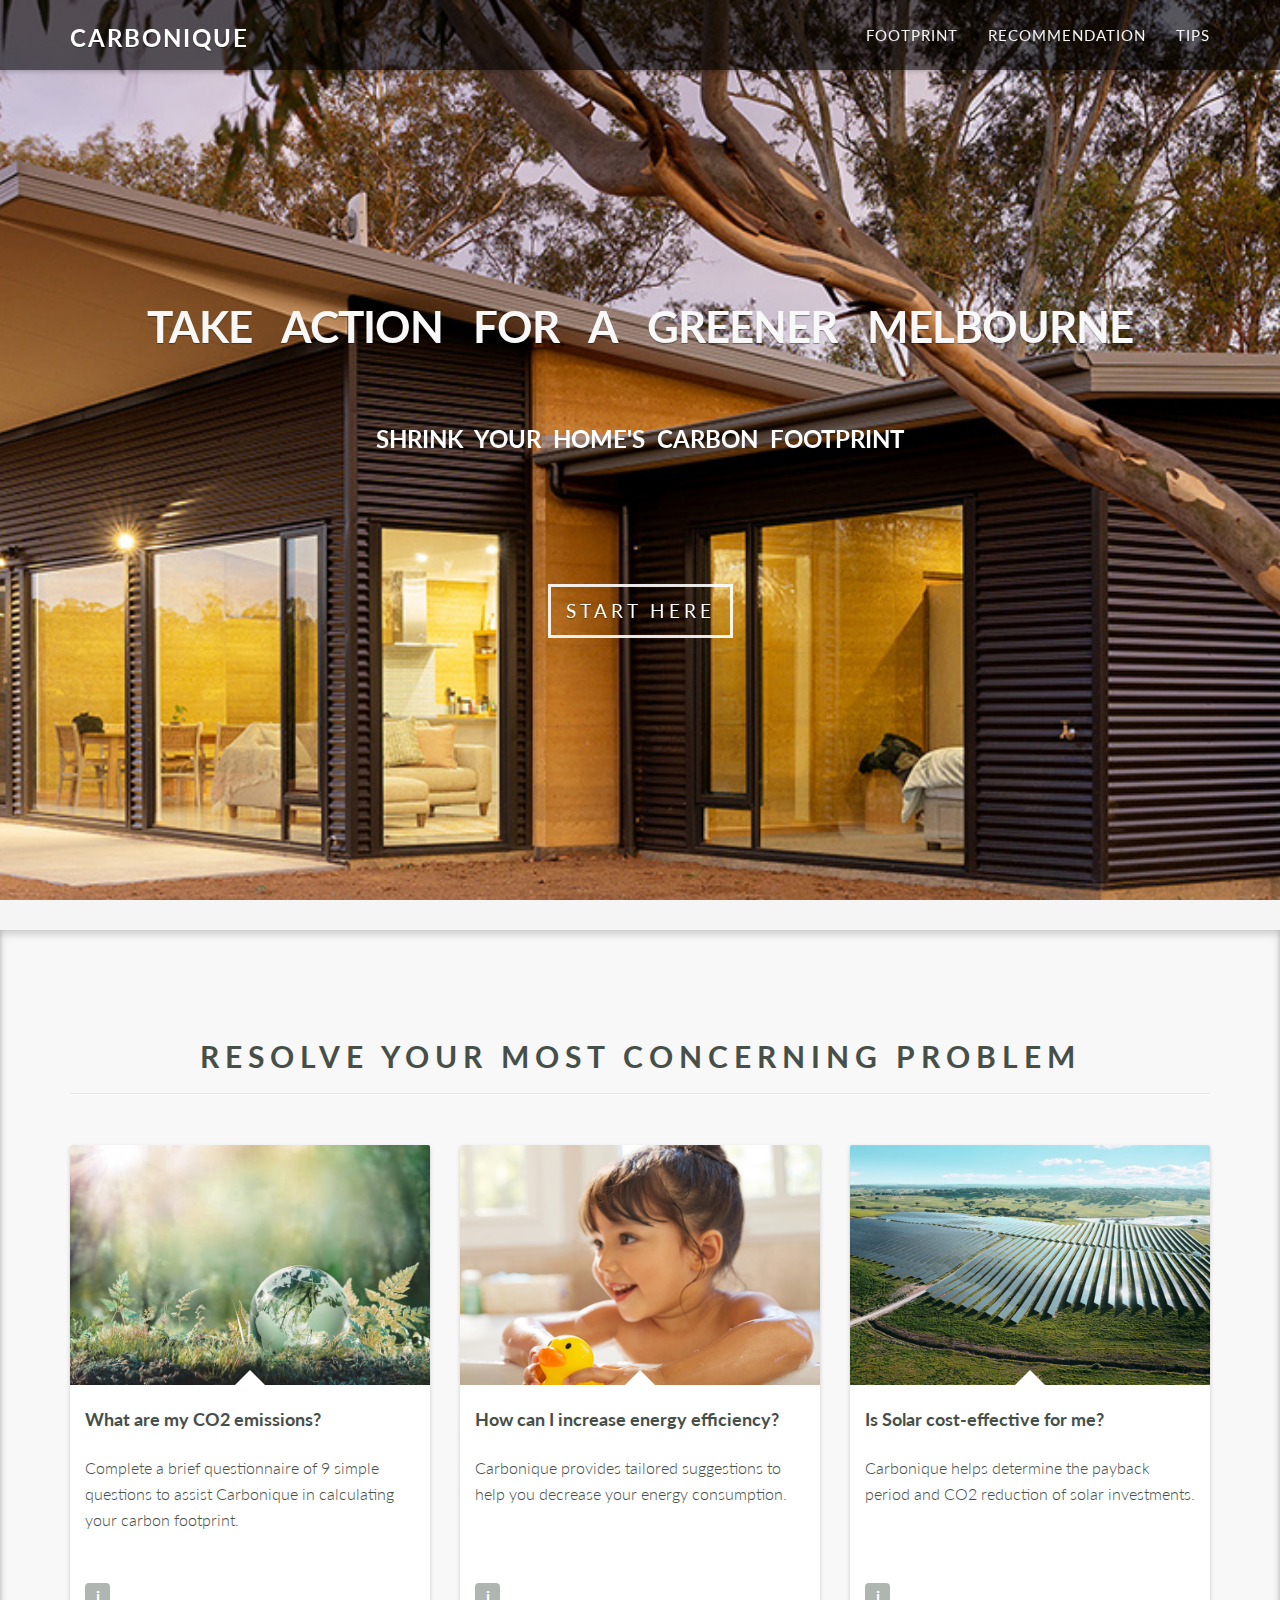
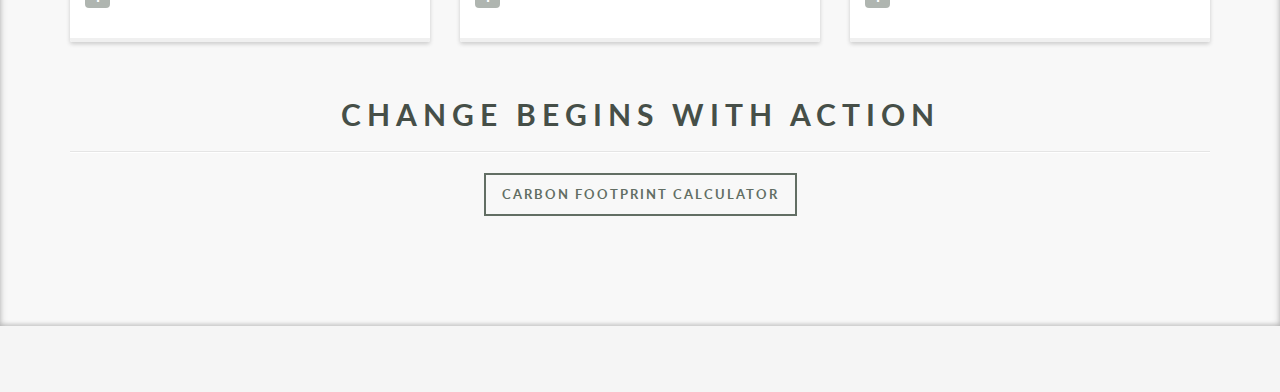
==== commit e5b2041a: "refine information tab on index page" ====
--- a/frontend/index.html
+++ b/frontend/index.html
@@ -51,6 +51,10 @@
             width: 25px;
             height: 30px;
         }
+        .show2{
+            width: 25px;
+            height: 30px;
+        }
         .button{
             width: 25px;
             height: 25px;
@@ -88,7 +92,23 @@
             padding: 5px 10px 0 10px;
             border: 0;
             position: absolute;
-            top: -120px;
+            top: 20px;
+            left: 35px;
+        }
+        .show2:hover .list{
+            box-shadow: rgba(0, 0, 0, 0.18) 0px 2px 4px;
+            z-index: 9999;
+            border-radius: 8px;
+            display: block;
+            /*height: 110px;*/
+            max-height: 250px;
+            color: #626E64;
+            width: 300px;
+            margin: 0;
+            padding: 5px 10px 0 10px;
+            border: 0;
+            position: absolute;
+            top: 70px;
             left: 35px;
         }
     </style>
@@ -148,7 +168,7 @@
 
     <div id="content-wrapper">
             <section id="blog" class="white">
-                <div class="container">
+                <div class="container" style="margin: auto;">
                     <div class="center gap fade-down section-heading">
                    		<div class="gap"></div>
                         <h2 class="main-title">Resolve your most concerning problem</h2>
@@ -170,7 +190,7 @@
 
                                     <br>
                                     <br>
-                                        <div class="show">
+                                        <div class="show2">
                                             <div class="button">i</div>
                                             <ul class="list">
                                                 <p><b>1</b>. Click the footprint on the top Nav bar<br></p>
@@ -256,30 +276,30 @@
 <!--                            </div>-->
 <!--                        </div>-->
 
-                        <script>
-
-                            fetch(country_trend_url + '?countryName=Australia')
-                                .then(response => response.json())
-                                .then(response => {
-                                    let title = response.titles;
-                                    let countryData = response.countryData;
-                                    let data = [
-                                        {
-                                            x: title,
-                                            y: countryData,
-                                            type: 'scatter'
-                                        }
-                                    ]
-                                    let layout = {
-                                        title: 'Australian CO2 Emission',
-                                        xaxis: {title: 'Year'},
-                                        yaxis: {title: 'Metric Tons per Capita'}
-                                    };
-
-                                    Plotly.newPlot('trend-chart', data, layout);
-
-                                });
-                        </script>
+<!--                        <script>-->
+
+<!--                            fetch(country_trend_url + '?countryName=Australia')-->
+<!--                                .then(response => response.json())-->
+<!--                                .then(response => {-->
+<!--                                    let title = response.titles;-->
+<!--                                    let countryData = response.countryData;-->
+<!--                                    let data = [-->
+<!--                                        {-->
+<!--                                            x: title,-->
+<!--                                            y: countryData,-->
+<!--                                            type: 'scatter'-->
+<!--                                        }-->
+<!--                                    ]-->
+<!--                                    let layout = {-->
+<!--                                        title: 'Australian CO2 Emission',-->
+<!--                                        xaxis: {title: 'Year'},-->
+<!--                                        yaxis: {title: 'Metric Tons per Capita'}-->
+<!--                                    };-->
+
+<!--                                    Plotly.newPlot('trend-chart', data, layout);-->
+
+<!--                                });-->
+<!--                        </script>-->
 
 <!--                        <div class="col-md-12">-->
 <!--                            <div class="post">-->
@@ -302,7 +322,7 @@
                         <a href="calculator.html" class="btn btn-outlined btn-primary">Carbon Footprint Calculator</a>
                     </div>
 
-	                          
+
                 </div>
        		</section>
 
